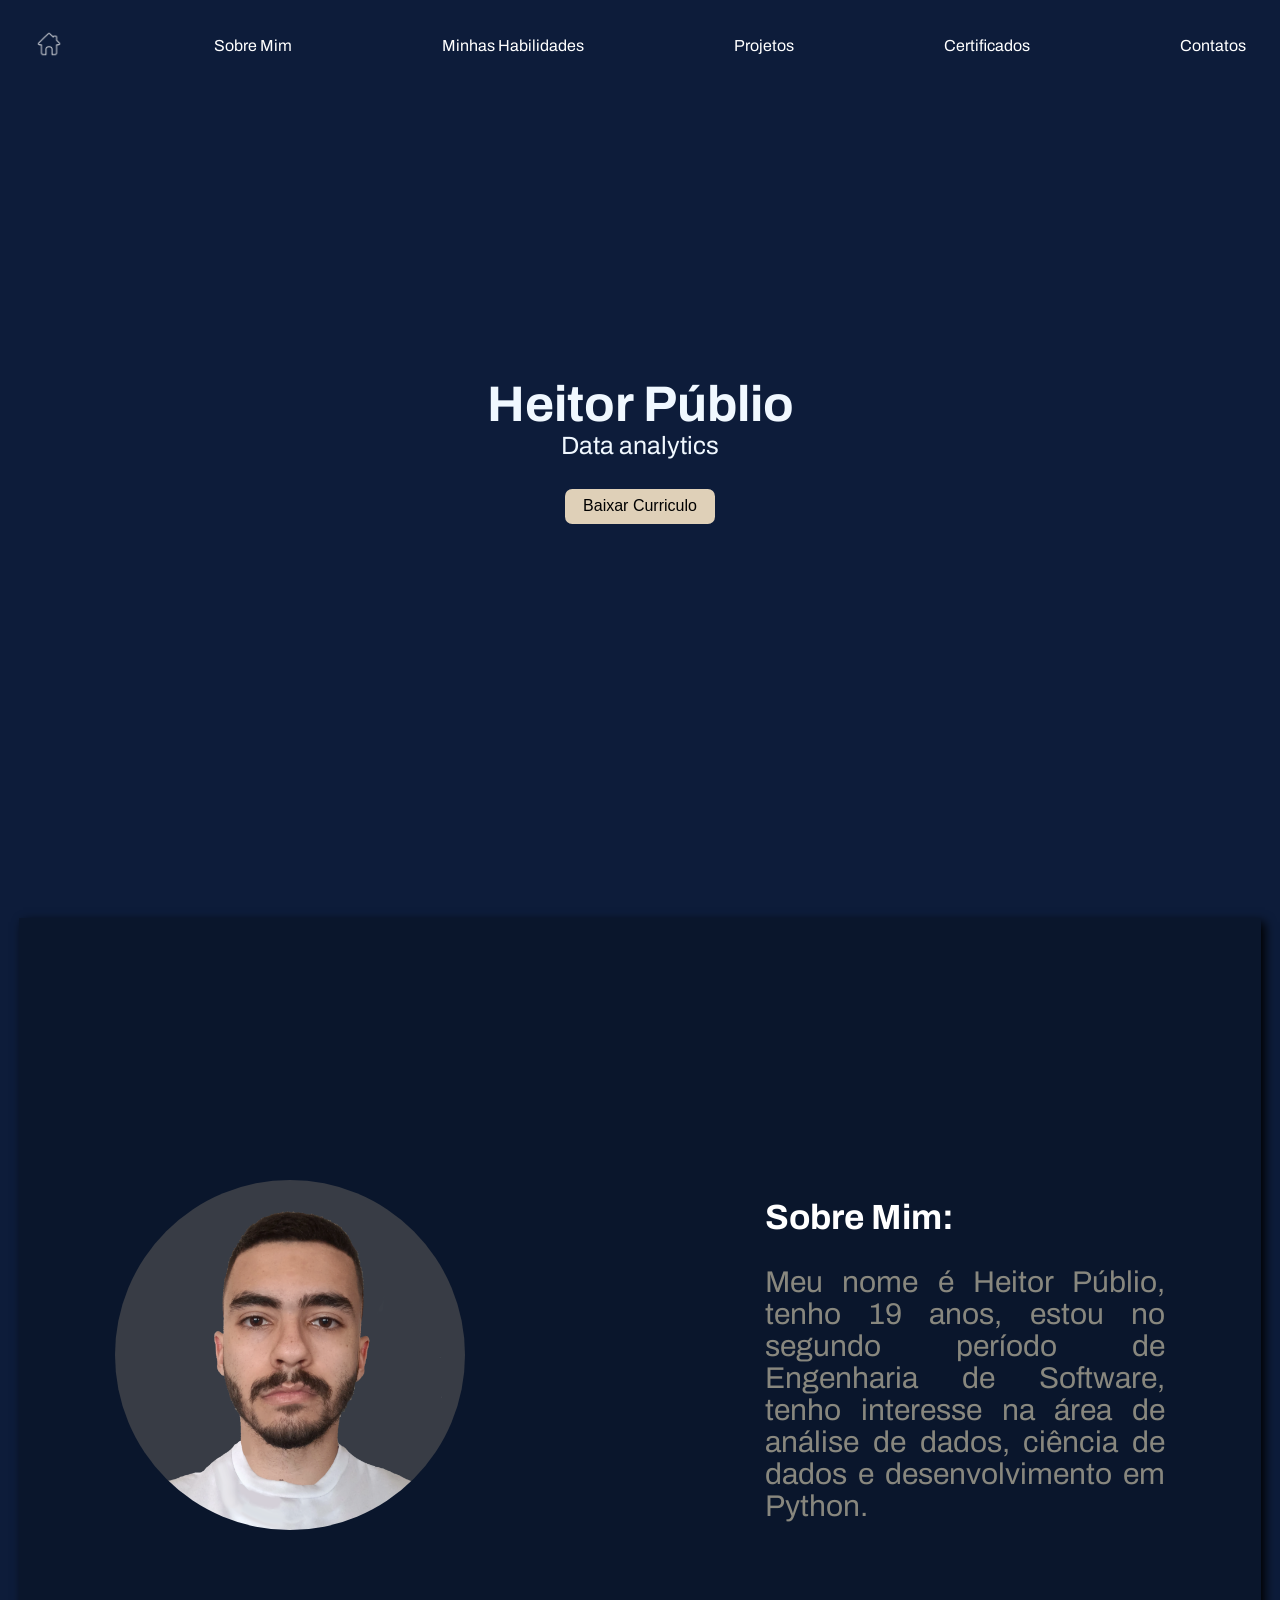
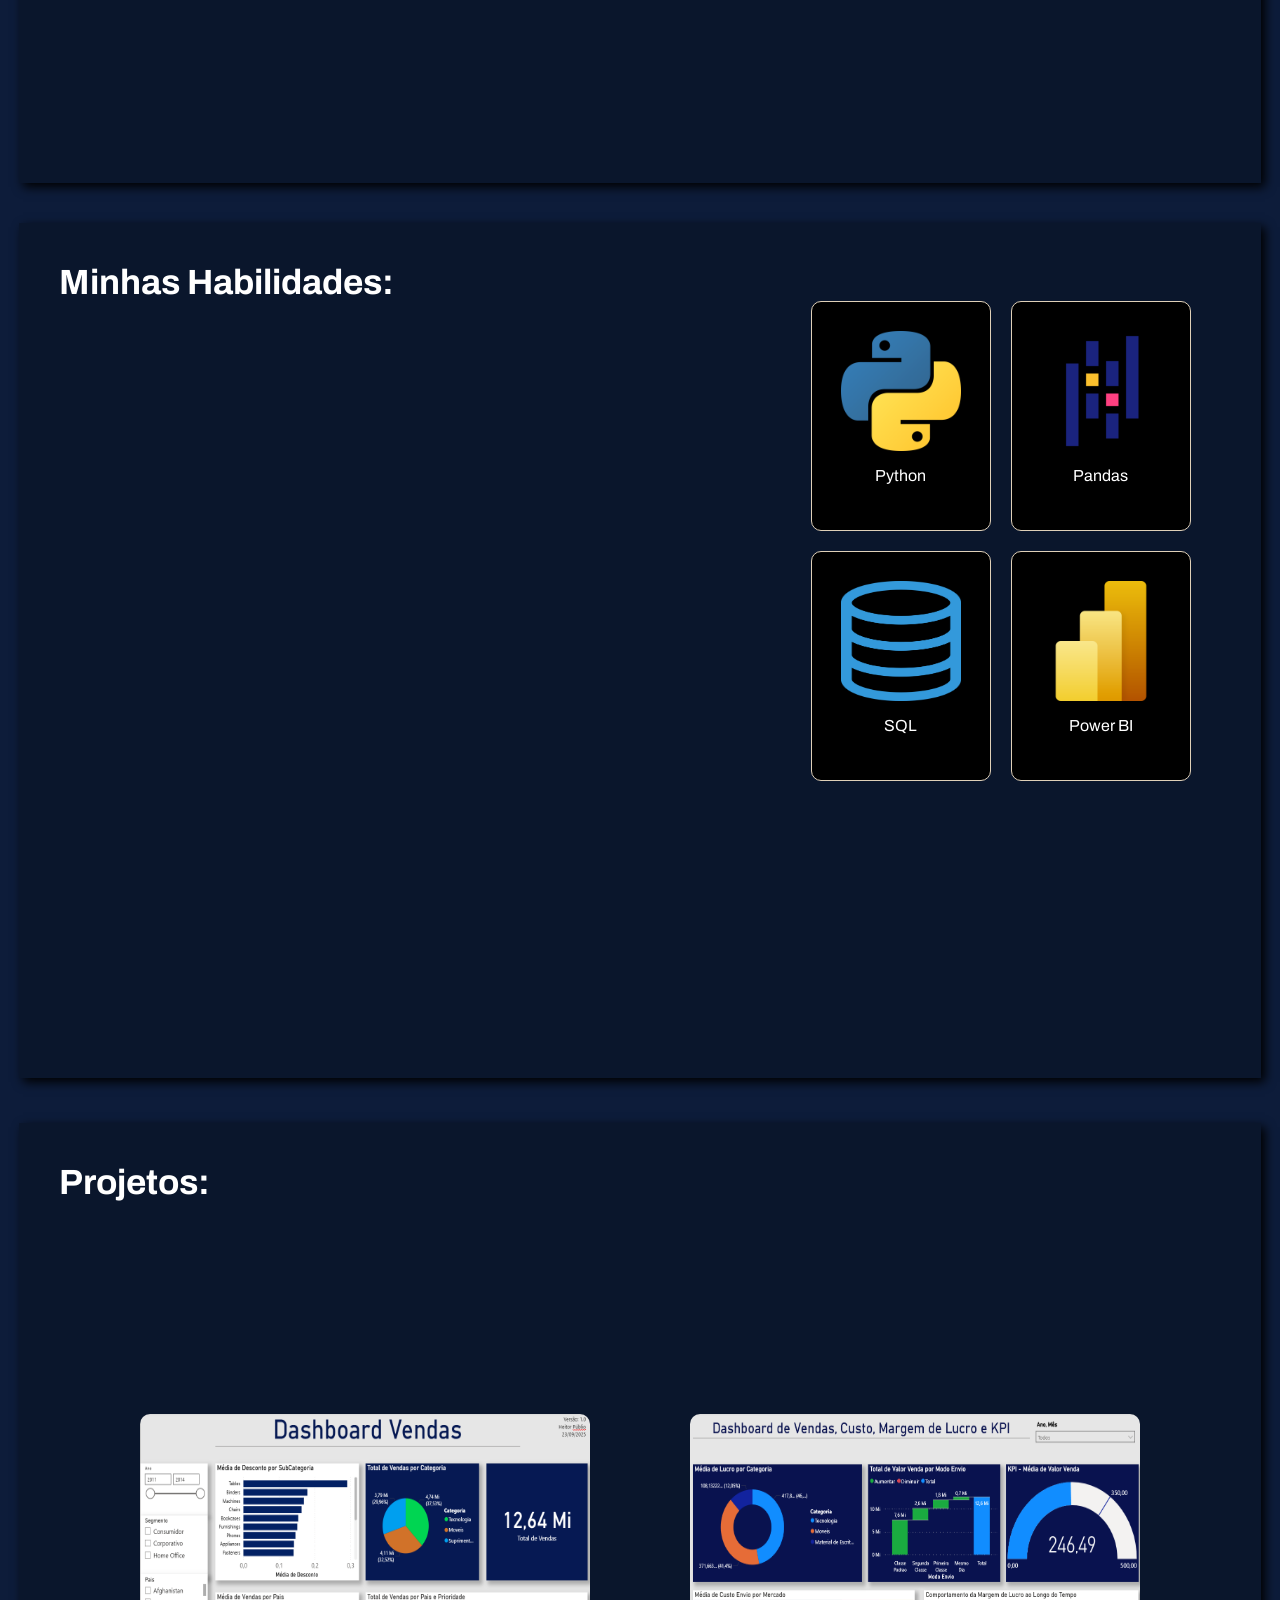
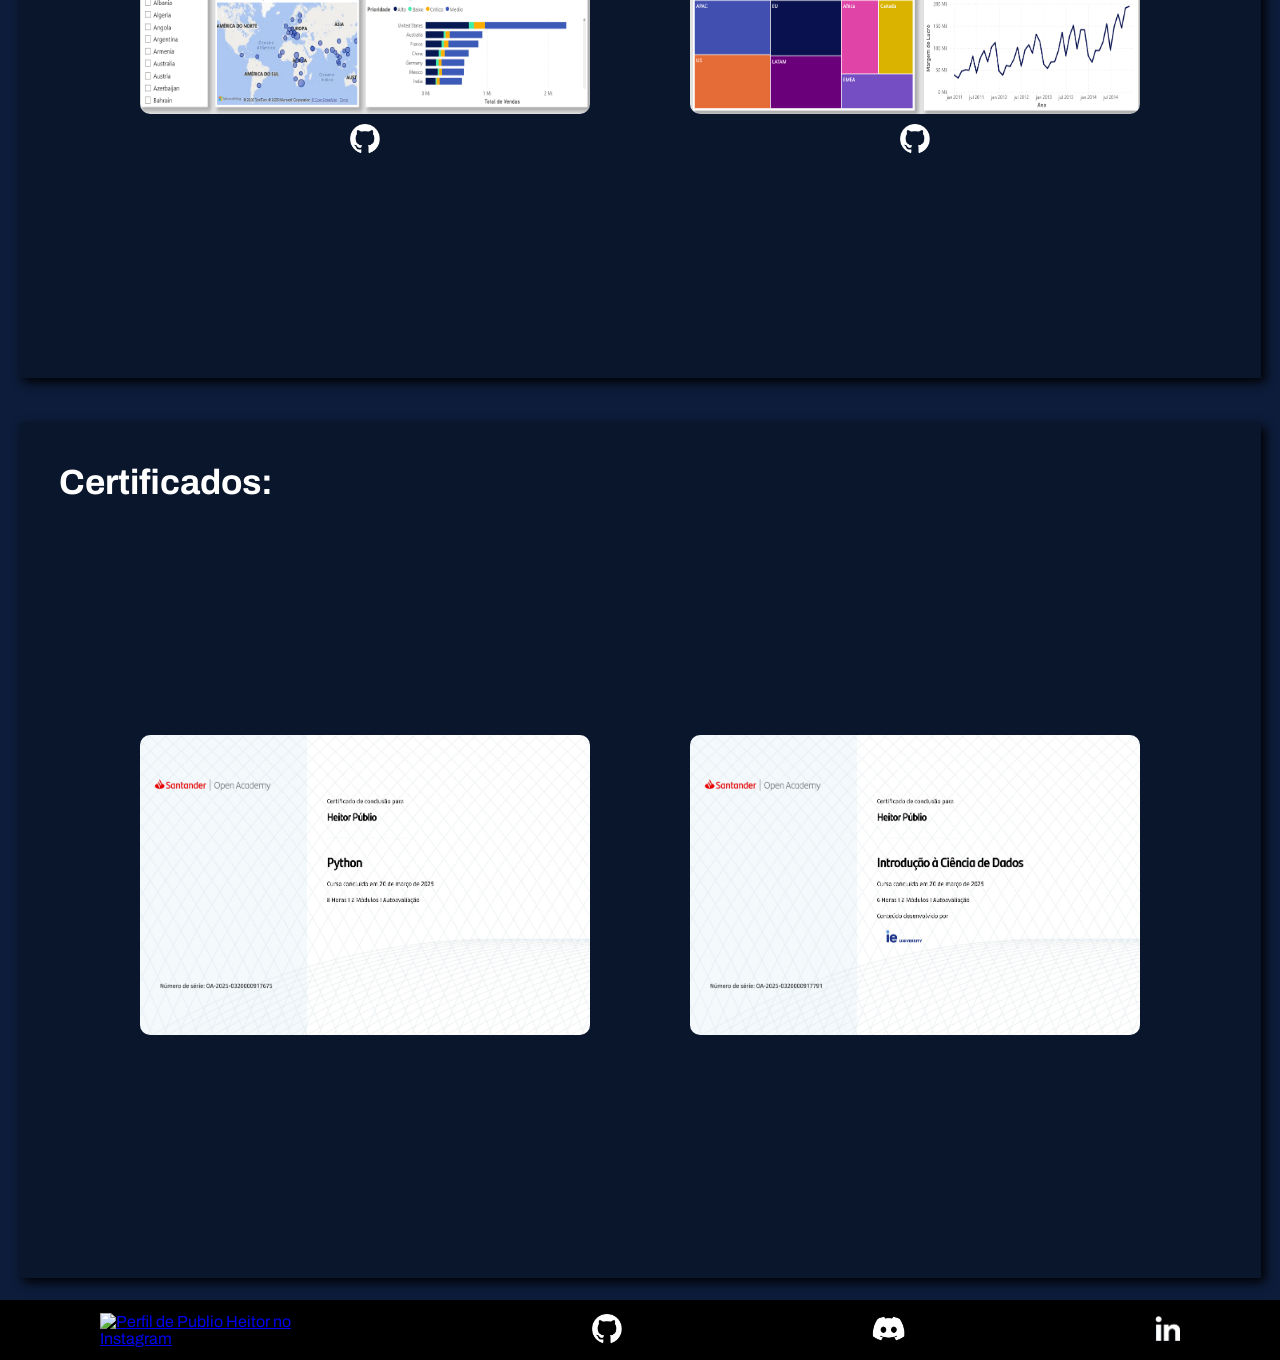
==== index.html @ 62e416b7 "update" ====
<!DOCTYPE html>
<html lang="pt-br">
  <head>
    <meta charset="UTF-8" />
    <meta name="viewport" content="width=device-width, initial-scale=1.0" />
    <link rel="stylesheet" href="static/css/main.css" />
    <link rel="icon" href="static/img/logo.png" type="image/png" class="logo_site">
    <link
      rel="stylesheet"
      href="static/css/main_responsivo.css"
      media="screen"
    />
    <title>Heitor Públio</title>
  </head>
  <body>
    <script src="index.js"></script>
    <!-- Cabeçario -->
    <header>
      <section class="nav-pc">
        <nav>
          <a href="#"><img src="static/img/icones/botao_home.png" alt=""></a>
          <a href="#sobremim">Sobre Mim</a>
          <a href="#minhashabilidades">Minhas Habilidades</a>
          <a href="#projetos">Projetos</a>
          <a href="#certificados">Certificados</a>
          <a href="#contatos">Contatos</a>
        </nav>
      </section>
    </header>

    <!-- Capa -->
    <section class="Capa">
      <div class="capa_conteudo">
        <h1>Heitor Públio</h1>
        <p>Data analytics</p>
        <a href="/static/doc/curriculo_heitor.pdf" download>
          <div class="button">
            <div class="button-wrapper">
              <div class="text">Baixar Curriculo</div>
              <span class="icon">
                <svg
                  xmlns="http://www.w3.org/2000/svg"
                  aria-hidden="true"
                  role="img"
                  width="2em"
                  height="2em"
                  preserveAspectRatio="xMidYMid meet"
                  viewBox="0 0 24 24"
                >
                  <path
                    fill="none"
                    stroke="currentColor"
                    stroke-linecap="round"
                    stroke-linejoin="round"
                    stroke-width="2"
                    d="M12 15V3m0 12l-4-4m4 4l4-4M2 17l.621 2.485A2 2 0 0 0 4.561 21h14.878a2 2 0 0 0 1.94-1.515L22 17"
                  ></path>
                </svg>
              </span>
            </div>
          </div>
        </a>
      </div>
    </section>

    <!-- Sobre MIM -->
    <section class="sobremim" id="sobremim">
      <div class="conteudo_sobremim">
        <img src="static/img/foto_perfil2.png" alt="" />
        <div class="text_sobremim">
          <h2 class="titulo">Sobre Mim:</h2>
          <p>
            Meu nome é Heitor Públio, tenho 19 anos, estou no segundo período de
            Engenharia de Software, tenho interesse na área de análise de dados,
            ciência de dados e desenvolvimento em Python.
          </p>
        </div>
      </div>
    </section>

    <!-- Minhas Habilidades -->
    <section class="minhashabilidades" id="minhashabilidades">
      <div class="conteudo_habilidades">
      <h2 class="titulo">Minhas Habilidades:</h2>
      <div class="container">
        <div class="cards">
          <div class="card">
            <img src="static/img/icones/python_logo.png" alt="" />
            <p>Python</p>
          </div>
          <div class="card">
            <img src="static/img/icones/pandas_logo.png" alt="" />
            <p>Pandas</p>
          </div>
          <div class="card">
            <img src="static/img/icones/sql_logo.png" alt="" />
            <p>SQL</p>
          </div>
          <div class="card">
            <img src="static/img/icones/powerbi_logo.png" alt="" />
            <p>Power BI</p>
          </div>
        </div>
      </div>
      </div>
    </section>
    <!-- Projetos -->
    <section class="projetos" id="projetos">
      <div class="fundo-secoes">
      <h2 class="titulo">Projetos:</h2>
      <div class="conteudo-miniaturas">
          <div class="img-projetos">
            <img src="static/img/projetos/dashboard-1.png" alt="" onclick="mostrarModal(this)" class="imagem" >
            <a href="https://github.com/HeitorPublio/Dashboard-1"><img src="./static/img/icones_contatos/GitHub.png" alt=""></a>
          </div>

          <div class="modal" id="modal" onclick="fecharModal()">
            <img id="imagemModal"/>
          </div>

          <div class="img-projetos">
            <img src="static/img/projetos/dashboard-2.png" alt="" onclick="mostrarModal(this)" class="imagem">
            <a href="https://github.com/HeitorPublio/Dashboard-2"><img src="./static/img/icones_contatos/GitHub.png" alt="" ></a>
          </div>

          <div class="modal" id="modal" onclick="fecharModal()">
            <img id="imagemModal"/>
          </div>
      </div>
      </div>

      


    </section>

    <!-- Certificados -->
     <section class="certificados" id="certificados">
      <div class="nav-pc"></div>
      <div class="fundo-secoes">
      <h2 class="titulo">Certificados:</h2>
      <div class="conteudo-miniaturas">
        <img
          src="static/doc/certificado-python.jpg"
          alt=""
          class="Imagem"
          onclick="mostrarModal(this)"
        />
        <img
          src="static/doc/certificado-ciencia-de-dados.jpg"
          alt=""
          class="Imagem"
          onclick="mostrarModal(this)"
        />
      </div>
      <div class="modal" id="modal" onclick="fecharModal()">
        <img id="imagemModal" />
      </div>
      </div>
    </section>

    <!-- Contatos -->
    <section class="contatos" id="contatos">
      <div class="link_contatos">
        <a href="https://www.instagram.com/publio.heitor/" target="_blank">
          <img
            class="social_midia1"
            src="static/img/icones_contatos/Instagram.png"
            alt="Perfil de Publio Heitor no Instagram"
          />
        </a>
        <a href="https://github.com/HeitorPublio" target="_blank">
          <img
            class="social_midia2"
            src="static/img/icones_contatos/GitHub.png"
            alt="Perfil de HeitorPublio no GitHub"
          />
        </a>
        <a href="https://discord.com/users/1305963644957360250" target="_blank">
          <img
            class="social_midia"
            src="static/img/icones_contatos/Discord.png"
            alt="Perfil de Heitor Publio no Discord"
          />
        </a>
        <a
          href="https://www.linkedin.com/in/heitor-p%C3%BAblio-199426337/"
          target="_blank"
        >
          <img
            class="social_midia"
            src="static/img/icones_contatos/Linkedin.png"
            alt="Perfil de Heitor Publio no Linkedin"
          />
        </a>
      </div>
    </section>
  </body>
</html>
---- static/css/main.css ----
@import url('https://fonts.googleapis.com/css2?family=Archivo:ital,wght@0,100..900;1,100..900&display=swap');

body{
  background-color: #0d1c3a;
  height: 100vh;
    margin: 0;
    padding: 0;
    font-family: "Archivo", sans-serif;
  }
.logo_site{
  border-radius: 50%;
}

/*Geral*/

  /*Capa*/
  .titulo{
    padding: 40px;
    padding-bottom: 0px;
    color: #ffffff;
    margin: 0;
    font-size: 35px;
  }
  .nav-pc{
    height: 60px;
  }

/*Projetos e Certificados*/
  .fundo-secoes{
  box-shadow: 4px 4px 10px rgba(0, 0, 0, 1);
  background-color: #0a162c;
  height: 95%;
  width: 97%;
  }

  .conteudo-miniaturas{
  display: flex;
  justify-content: center;
  align-items: center;
  gap: 100px;
  height: 90%;
  width: 100%;
  }

  .conteudo-miniaturas img{
  width: 450px;
  height: 300px;
  border-radius: 10px; 
  
  }

  
  .modal {
    display: none;
    flex-direction: column;
    position: fixed;
    z-index: 999;
    left: 0;
    top: 0;
    width: 100%;
    height: 100%;
    background-color: rgba(0,0,0,0.8);
    justify-content: center;
    align-items: center;
    gap: 10px;
    padding: 0;
    margin: 0;
  }

  .modal img {
    height: 720px;
    width: 1250px;
    border: 2px solid white;
    border-radius: 10px;

  }






/*Navegação*/
header{
    justify-content: space-between;
    display: flex;
    gap: 150px;
    align-items: center;
    justify-content:center;
    position: fixed;
    width: 100%;
}

nav{
    display: flex;
    height:10vh;
    align-items: center;
    gap: 150px;
}
nav img{
  height: 30px;
}
nav a{
    color: white;
    text-decoration: none;
}
nav a:hover{
  transform: scale(1.1);
}

/*Botão Baixar Curriculo*/
.button {
  --width: 150px;
  --height: 35px;
  --button-color: #dfd0b8;
  width: var(--width);
  height: var(--height);
  background: var(--button-color);
  position: relative;
  text-align: center;
  border-radius: 0.45em;
  font-family: "Arial";
  transition: background 0.3s;

}
.button::after,.button::before {
  opacity: 0;
  visibility: hidden;
  transition: all 0.5s;
}
.text {
  display: flex;
  align-items: center;
  justify-content: center;
  top: 0;
}
.button-wrapper,.text,.icon {
  overflow: hidden;
  position: absolute;
  width: 100%;
  height: 100%;
  left: 0;
  color: #000000;
}
.text,.icon {
  transition: top 0.5s;
}
.icon {
  color: #000000;
  top: 100%;
  display: flex;
  align-items: center;
  justify-content: center;
}
.icon svg {
  width: 24px;
  height: 24px;
}
.button:hover {
  background: #ffffff;
}
.button:hover .text {
  top: -100%;
}
.button:hover .icon {
  top: 0;
}
.button:hover:before,.button:hover:after {
  opacity: 1;
  visibility: visible;
}

/*Capa*/
.capa_conteudo{
    height: 100vh;
    display: flex;
    flex-direction: column;
    align-items: center;
    justify-content: center;

}
.capa_conteudo h1{
    font-size: 50px;
    margin: 0px;
    color: aliceblue;
}
.capa_conteudo p{
    font-size: 25px;
    padding-bottom: 20px;
    color: aliceblue;
    margin: 0;
    margin-bottom: 10px;}

/*Sobre Mim*/

.sobremim{
  display: flex;
  margin: 0;
  height: 100vh;
  align-items: center;
  justify-content: center;
}

.conteudo_sobremim{
  display: flex;
  gap: 300px;
  padding-top: 10px;
  align-items: center;
  justify-content: center;
  box-shadow: 4px 4px 10px rgba(0, 0, 0, 1);
  background-color: #0a162c;
  height: 95%;
  width: 97%;

}
.conteudo_sobremim h2{
  padding-left: 0;
}
.conteudo_sobremim img{
  height: 350px;
  border-radius: 50%;
}
.text_sobremim p{
  font-size: 30px;
  width: 400px;
  text-align: justify;
  color: #88877e;
}

/*Minhas Habilidades*/
.minhashabilidades{
  display: flex;
  height: 100%;
justify-content: center;
align-items: center;
}

.conteudo_habilidades{
  box-shadow: 4px 4px 10px rgba(0, 0, 0, 1);
  background-color: #0a162c;
  height: 95%;
  width: 97%;
}
.container{
  display: flex;
  justify-content: end;
}
.cards{
  display: flex;
  flex-wrap: wrap;
  width: 450px;
  gap: 20px;
  align-items: center;
 
}
.card{
  display: flex;
  flex-direction: column;
  width: 40%;
  height: 230px;
  border: 1px solid #dfd0b8;
  box-sizing: border-box;
  background-color:#000;
  align-items: center;
  justify-content: center;
  border-radius: 10px;
}
.card img{
  height: 120px;
  width: 120px;
}
.card p{
  color: white;
}

/*projetos*/
.projetos{
  display: flex;
  flex-direction: column;
  text-align: left;
  justify-content: center;
  align-items: center;
  height: 100vh;

}

.img-projetos{
  display: flex;
  flex-direction: column;
  align-items: center;
  gap: 10px;
}

.img-projetos a img{
  width: 30px;
  height: 30px;
}

/*Certificados*/

.certificados{
  display: flex;
  justify-content: center;
  align-items: center;
  height: 100vh;
  align-items: center;
}

/*Contatos*/

.link_contatos{
  display: flex;
  align-items: center;
  justify-content: center;
  height: 60px;
  background-color: #000;
}
.link_contatos a{
  padding: 100px;
  padding-bottom: 0;
  padding-top: 0;
}
.link_contatos a img{
  height: 30px;
}
.link_contatos a .social_midia1{
  height: 45px;}

.link_contatos a .social_midia2{
  height: 37px;
}
.link_contatos a:hover{
  transform: scale(1.1);
}
---- static/css/main_responsivo.css ----
@media screen and (max-width:900px){
    .nav-pc, header .button{
        display: none;
        position: relative;
    }


    /*Capa*/
   
    .capa_conteudo {
        display: flex;
        flex-direction: column;
        align-items: center;
        justify-content: center;
        gap: 10px;
        height: 100vh;
    }
    /*Sobre Mim*/
    .conteudo_sobremim {
        gap: 20px;
        text-align: center;
        width: 93%;
    }

    .conteudo_sobremim img{
        height: 200px;
    }
    .conteudo_sobremim h2{
    
        font-size: 35px;
        padding-left: 15px;
    }
    .conteudo_sobremim p{
        font-size: 20px;
        width: 300px;
    }
    .conteudo_sobremim{
        display: flex;
        flex-direction: column;
    }
    /*Habilidades*/
    .conteudo_habilidades{
        width: 93%;
        justify-content: center;
        align-items: center;
    }
    .minhashabilidades h2{
        font-size: 35px;
        padding-top: 20px;
        padding-bottom: 80px;

    }
    .cards{
        width: 300px;
        padding-left: 50px;
    }
    .cards img{
        height: 80px;
        width: 80px;
    }
    .card{
        height: 200px;
    }
    /*Projetos - Certificados */
    .fundo-secoes{
        width: 93%;
    }
    .conteudo-miniaturas{
        display: flex;
        flex-direction: column;
        gap: 50px;
    }
    .conteudo-miniaturas img{
        height: 200px;
        width: 330px;
        border-radius: 10px;
    }
    .modal img{
        transform: rotate(90deg);
        width: 500px;
        height: 350px;

    }

}

    /*Contatos*/

    .link_contatos{
        gap: 50px;
    }
    .link_contatos a img{
        height: 25px;
    }
    .link_contatos a .social_midia1{
        height: 40px;}

    .link_contatos a .social_midia2{
        height: 30px;}
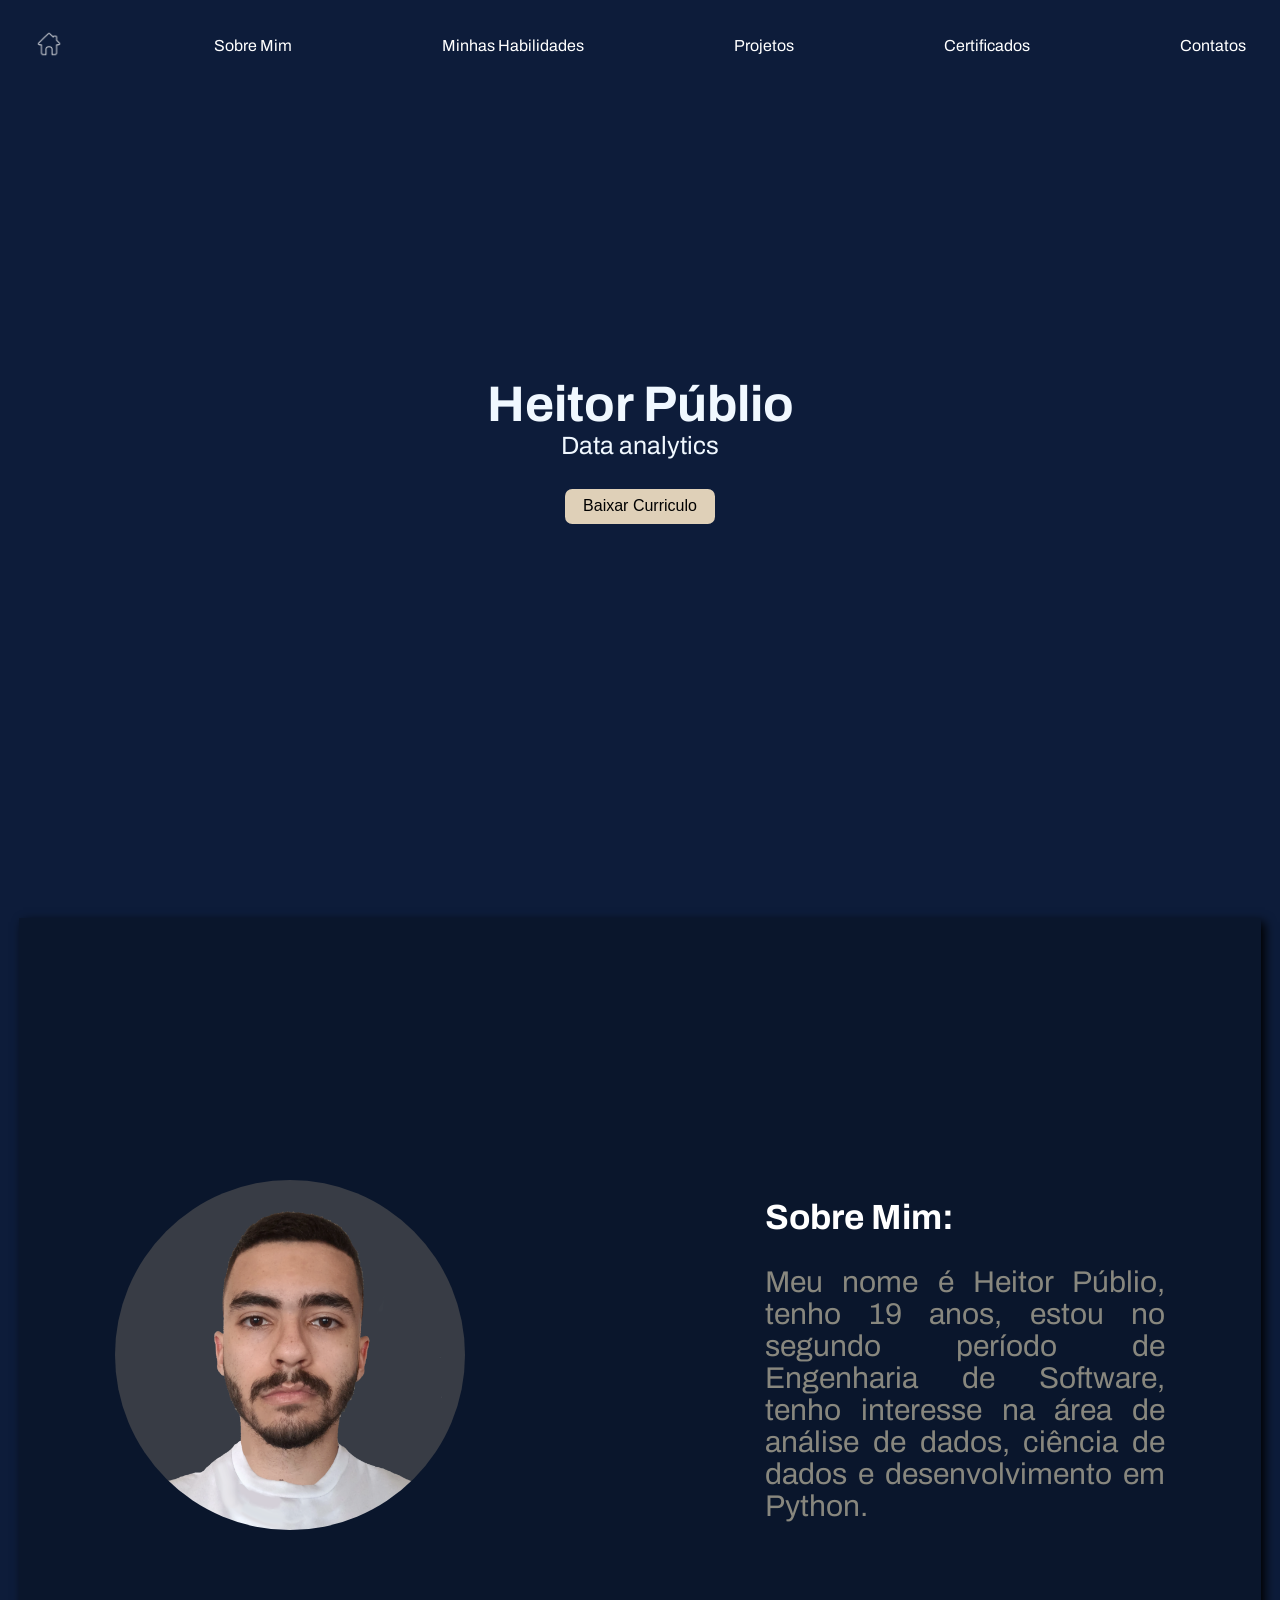
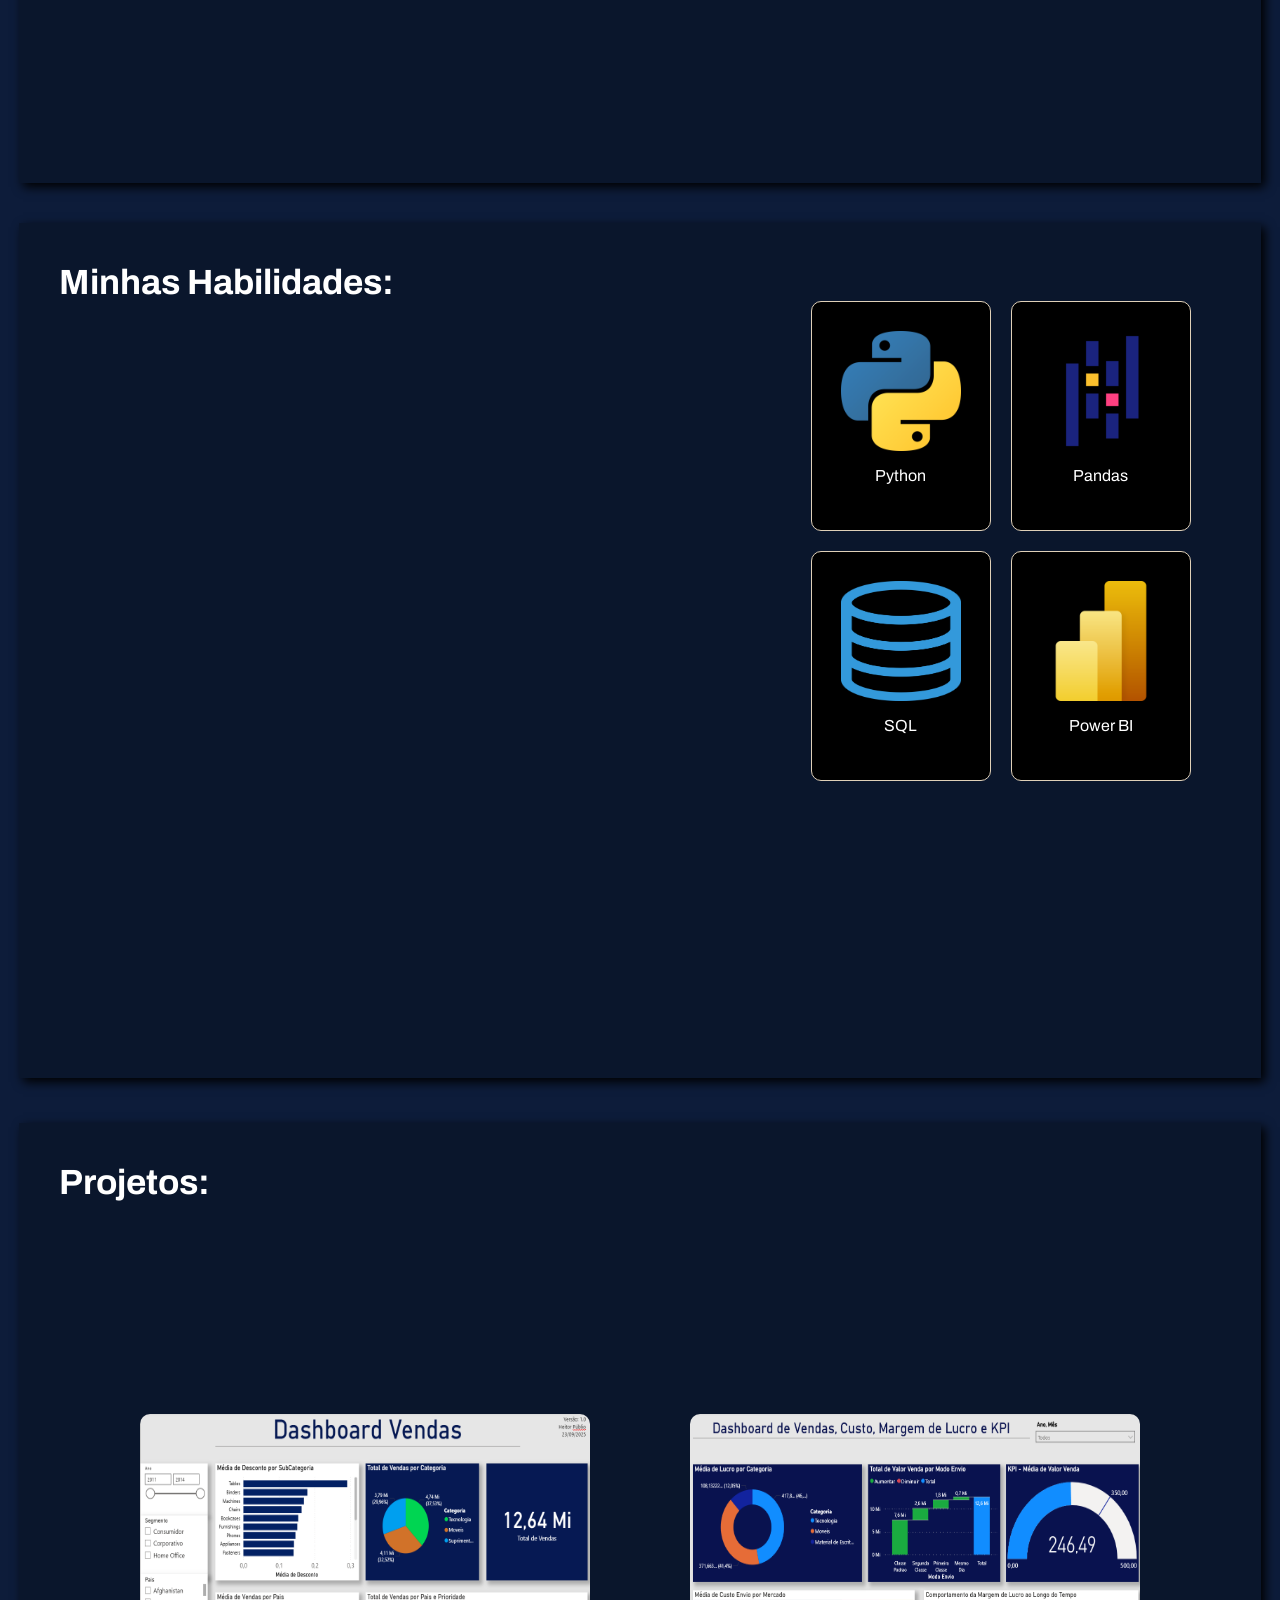
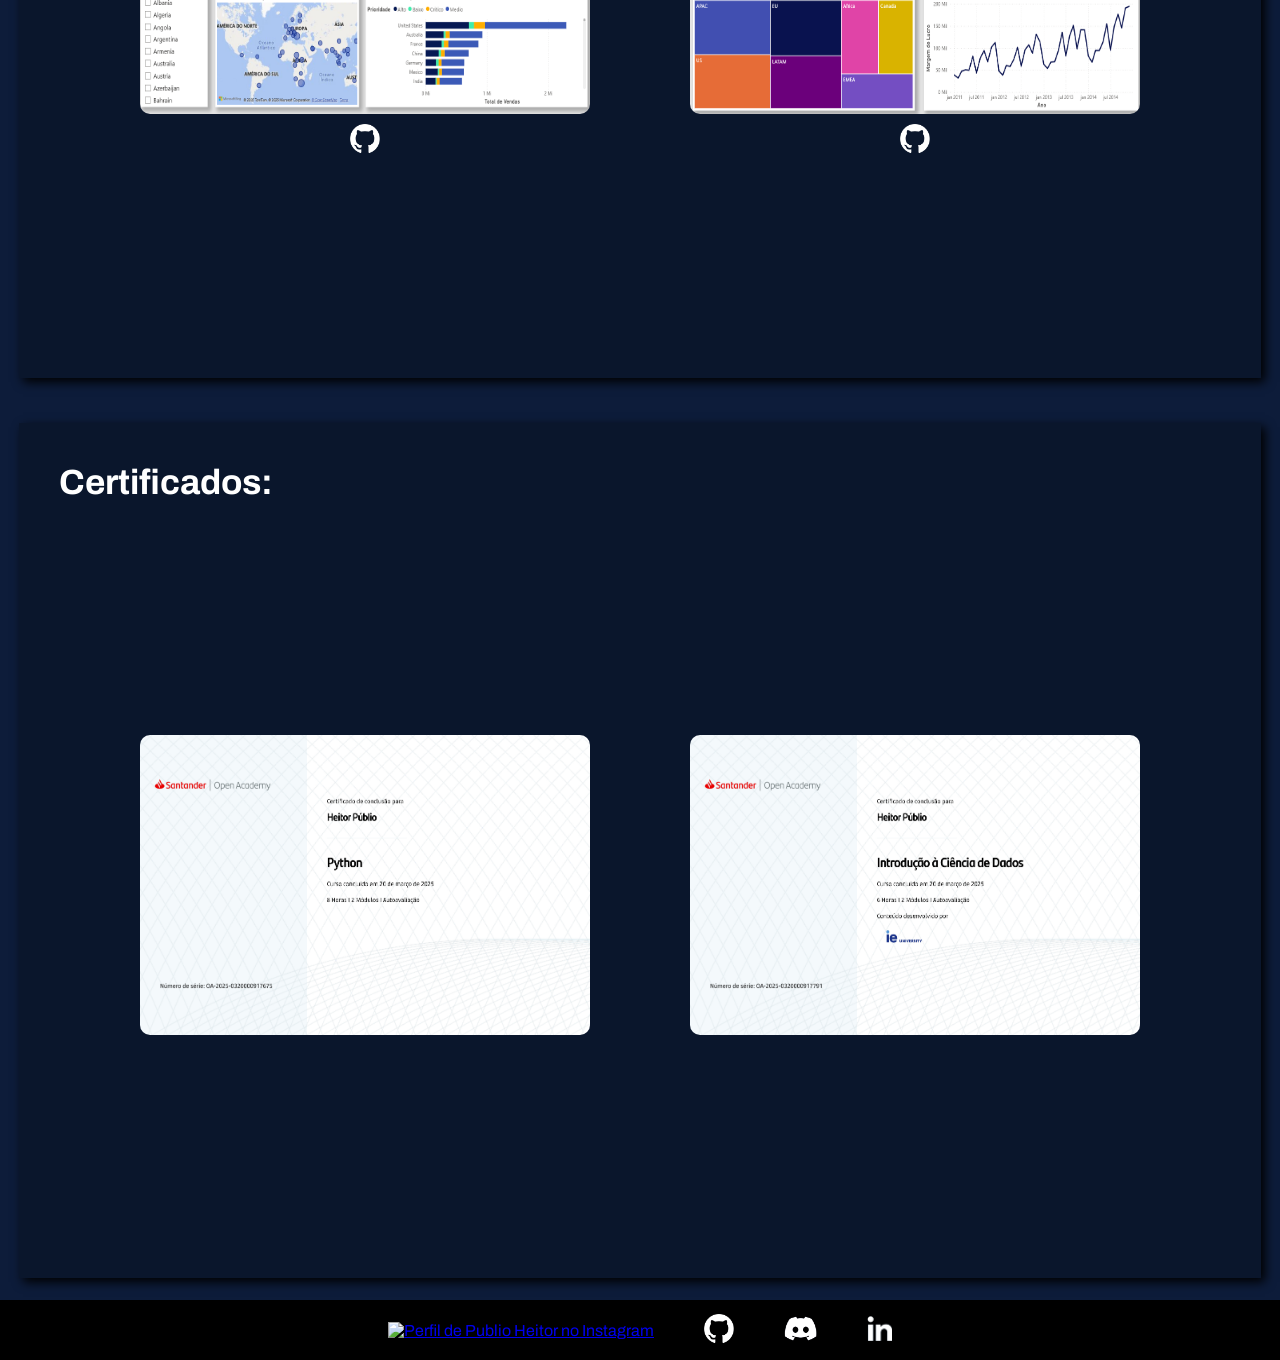
==== commit e9a5fce0: "update" ====
--- a/index.html
+++ b/index.html
@@ -33,7 +33,7 @@
       <div class="capa_conteudo">
         <h1>Heitor Públio</h1>
         <p>Data analytics</p>
-        <a href="/static/doc/curriculo_heitor.pdf" download>
+        <a href="static/doc/curriculo_heitor.pdf" download>
           <div class="button">
             <div class="button-wrapper">
               <div class="text">Baixar Curriculo</div>
--- a/static/css/main.css
+++ b/static/css/main.css
@@ -312,14 +312,11 @@
   display: flex;
   align-items: center;
   justify-content: center;
+  gap: 100px;
   height: 60px;
   background-color: #000;
 }
-.link_contatos a{
-  padding: 100px;
-  padding-bottom: 0;
-  padding-top: 0;
-}
+
 .link_contatos a img{
   height: 30px;
 }
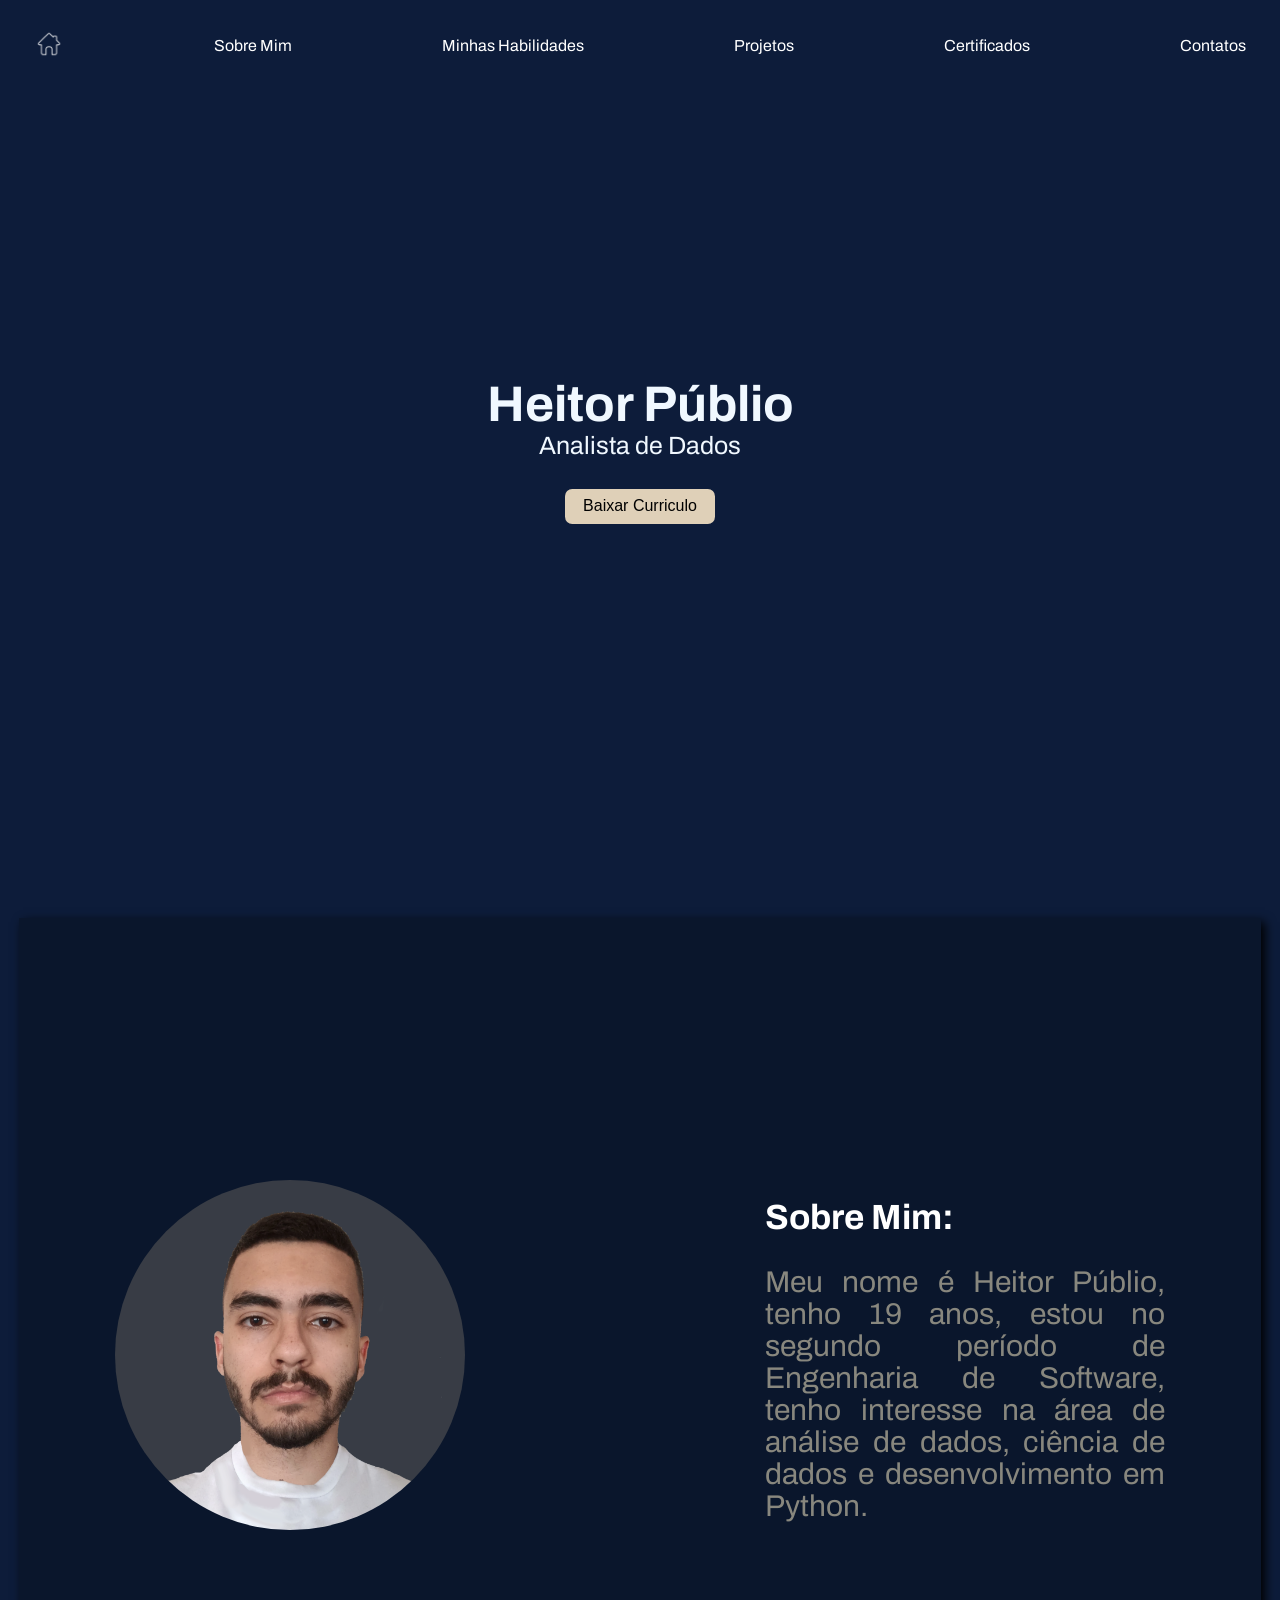
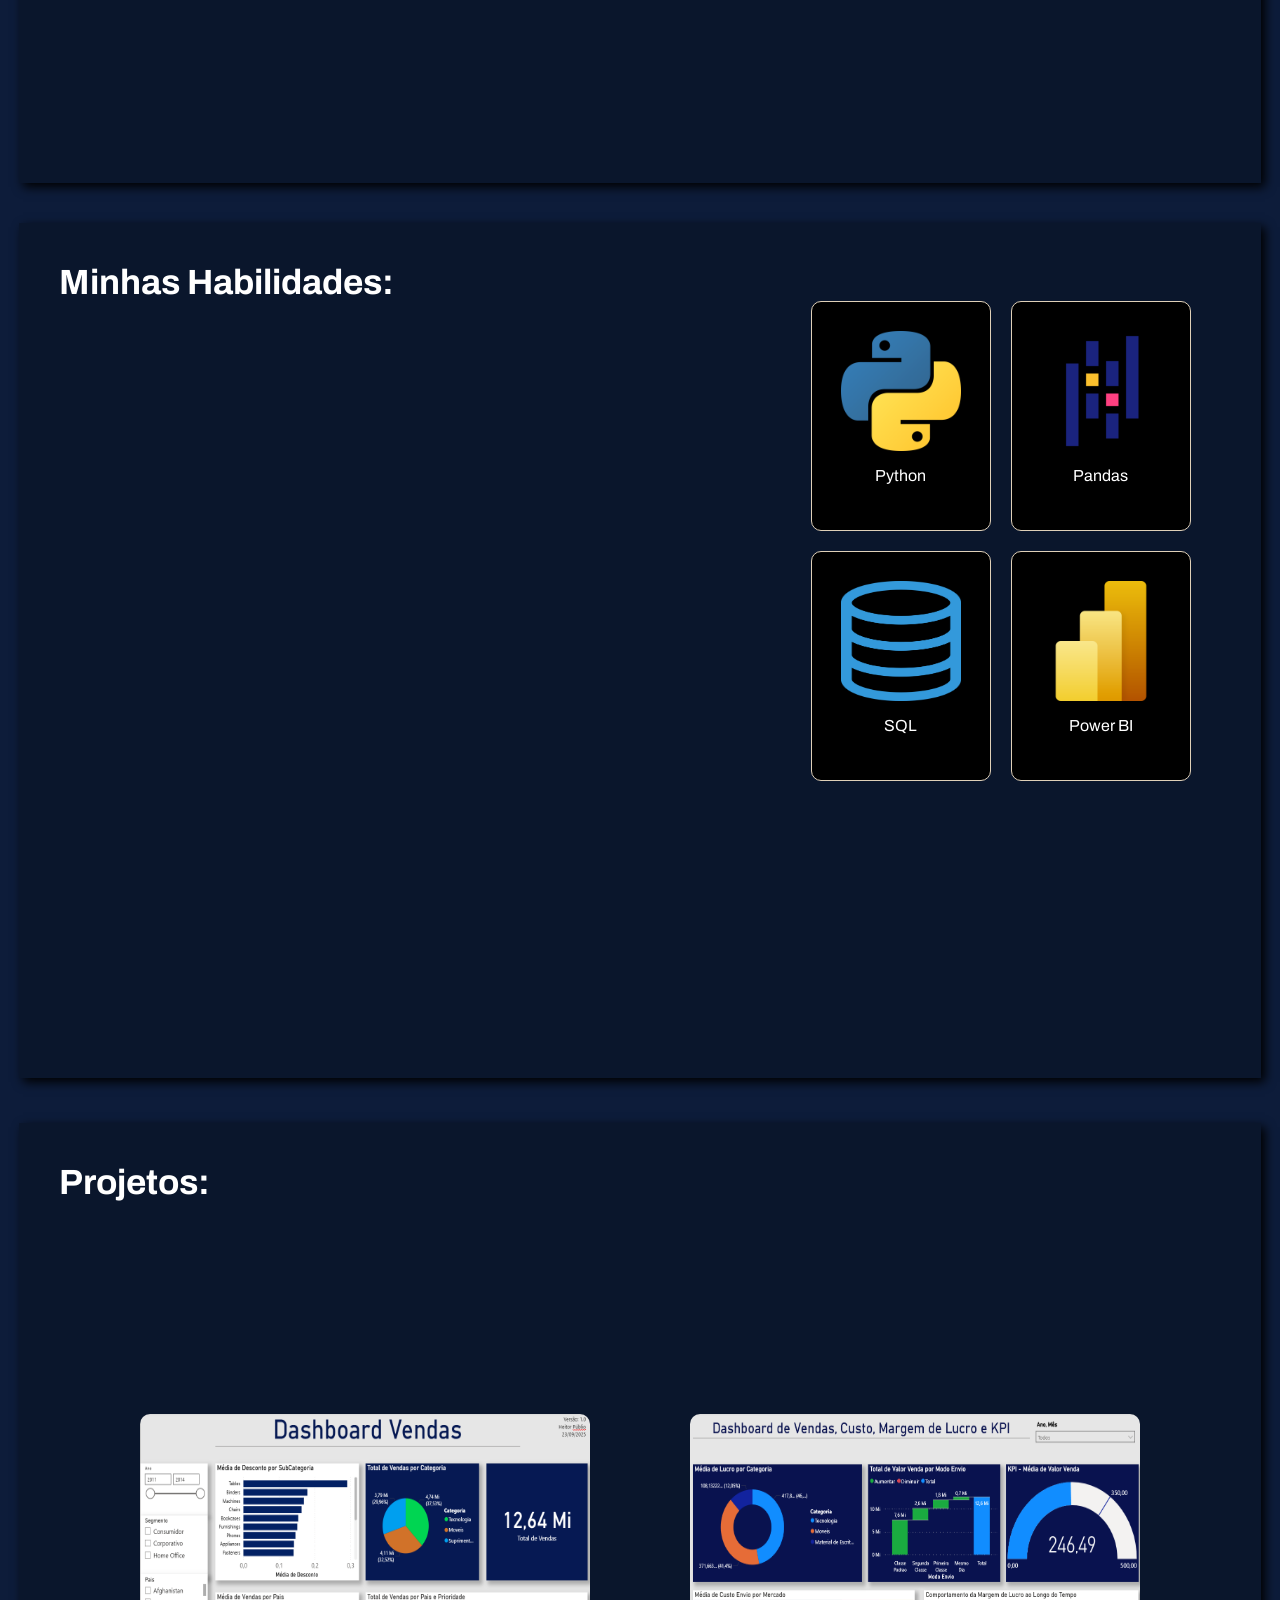
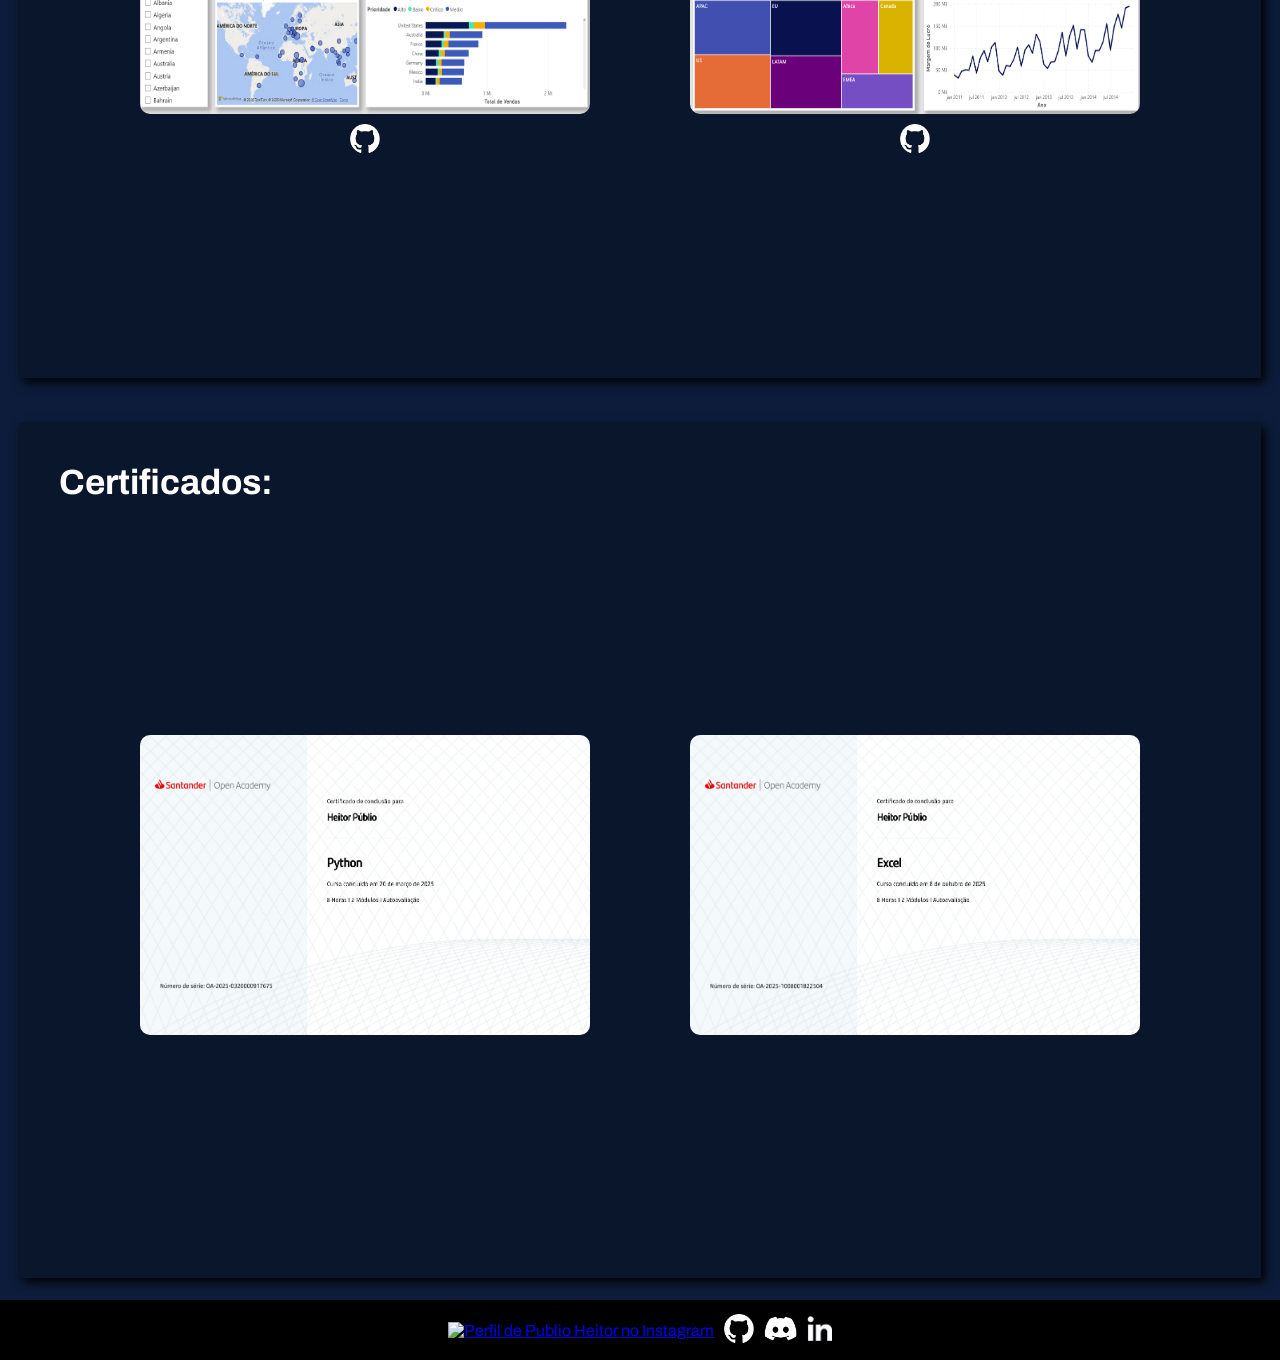
==== commit 194291a2: "update" ====
--- a/index.html
+++ b/index.html
@@ -32,7 +32,7 @@
     <section class="Capa">
       <div class="capa_conteudo">
         <h1>Heitor Públio</h1>
-        <p>Data analytics</p>
+        <p>Analista de Dados</p>
         <a href="static/doc/curriculo_heitor.pdf" download>
           <div class="button">
             <div class="button-wrapper">
@@ -147,7 +147,7 @@
           onclick="mostrarModal(this)"
         />
         <img
-          src="static/doc/certificado-ciencia-de-dados.jpg"
+          src="static/doc/Certificado_Excel.jpg"
           alt=""
           class="Imagem"
           onclick="mostrarModal(this)"
--- a/static/css/main_responsivo.css
+++ b/static/css/main_responsivo.css
@@ -88,7 +88,7 @@
     /*Contatos*/
 
     .link_contatos{
-        gap: 50px;
+        gap: 10px;
     }
     .link_contatos a img{
         height: 25px;
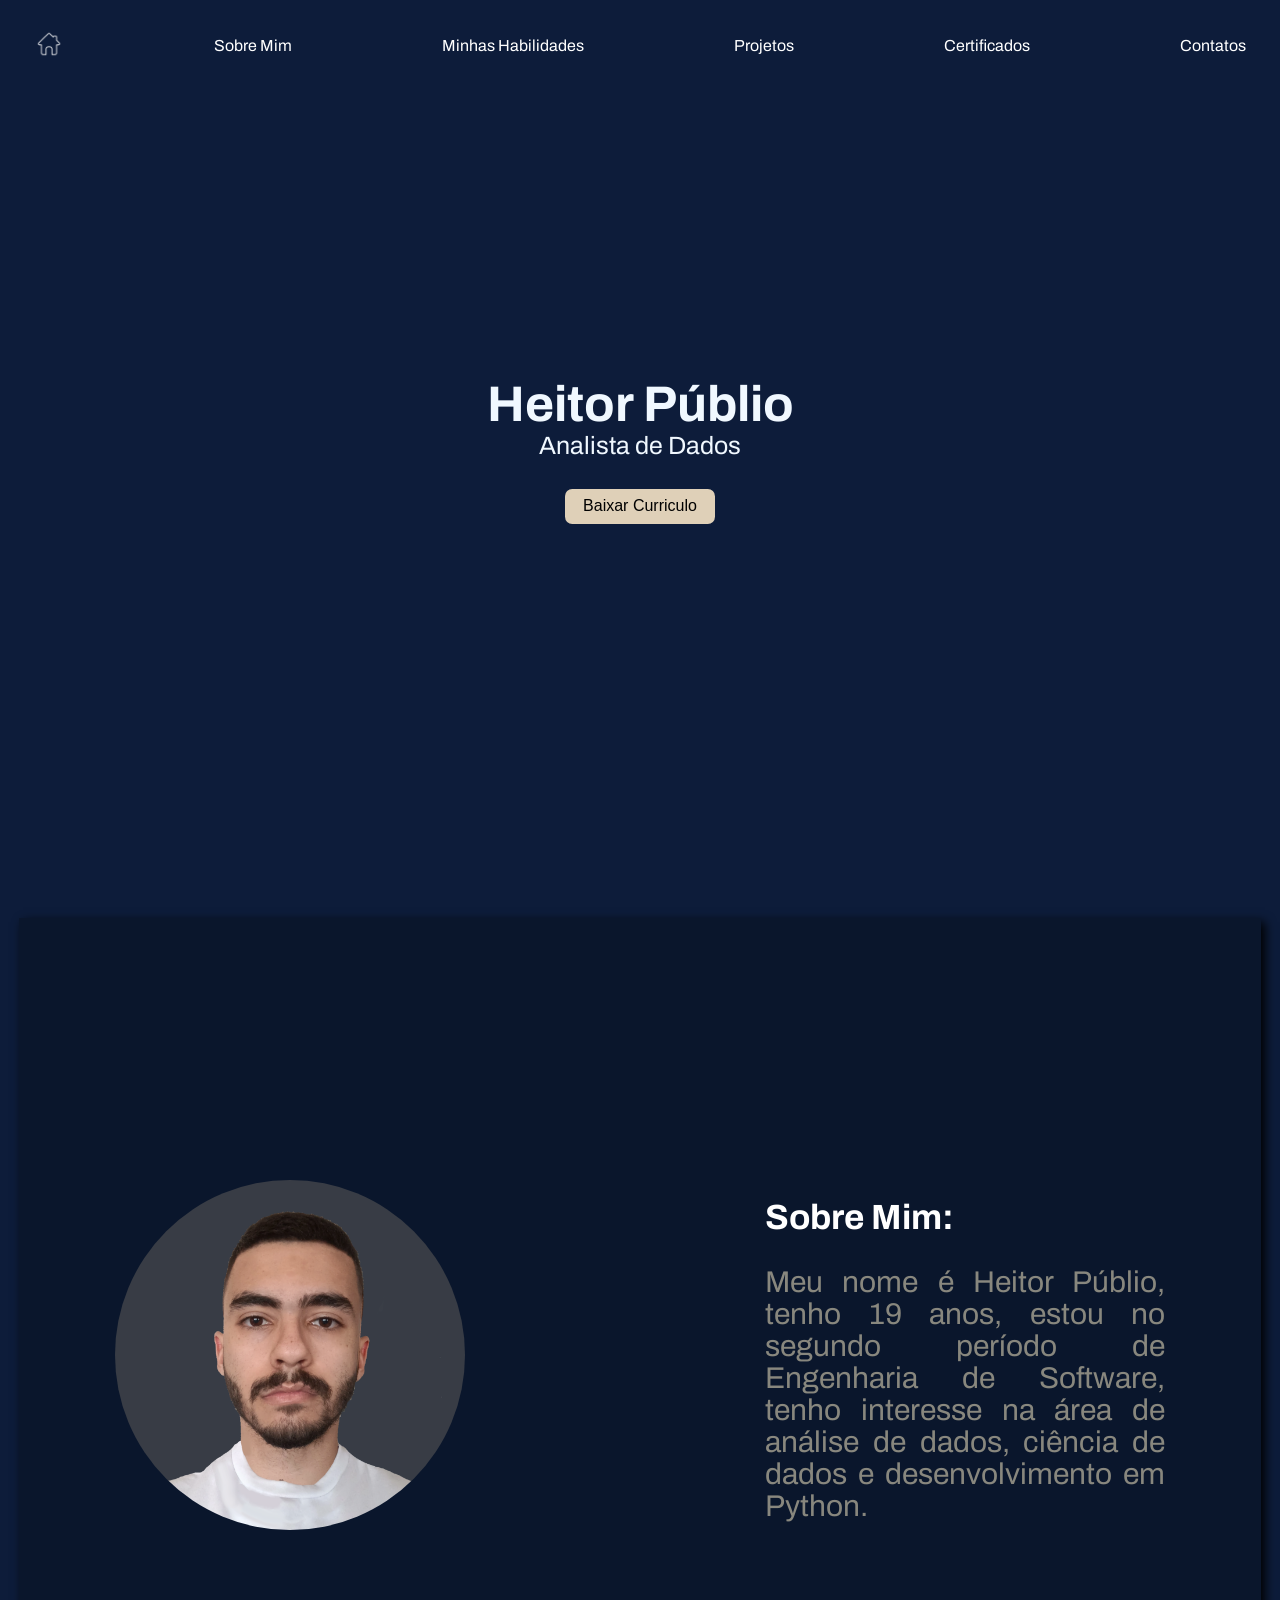
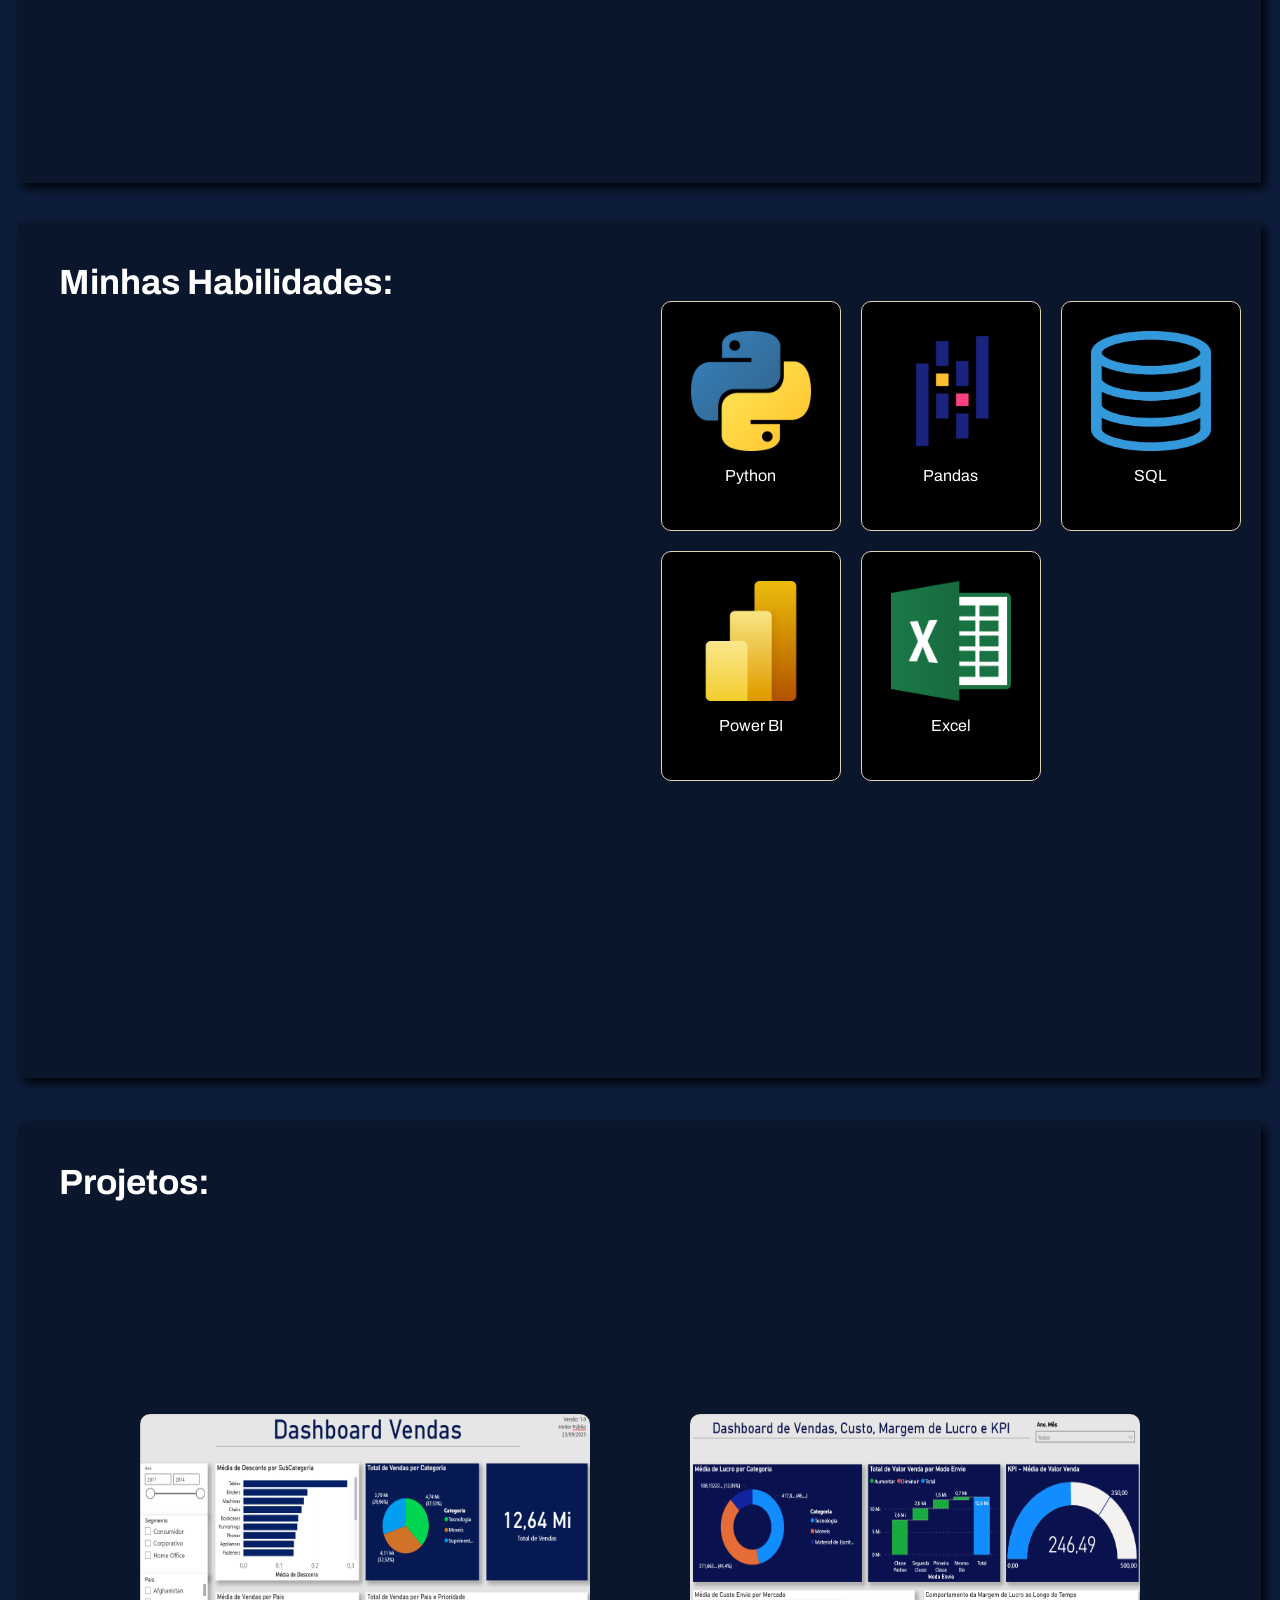
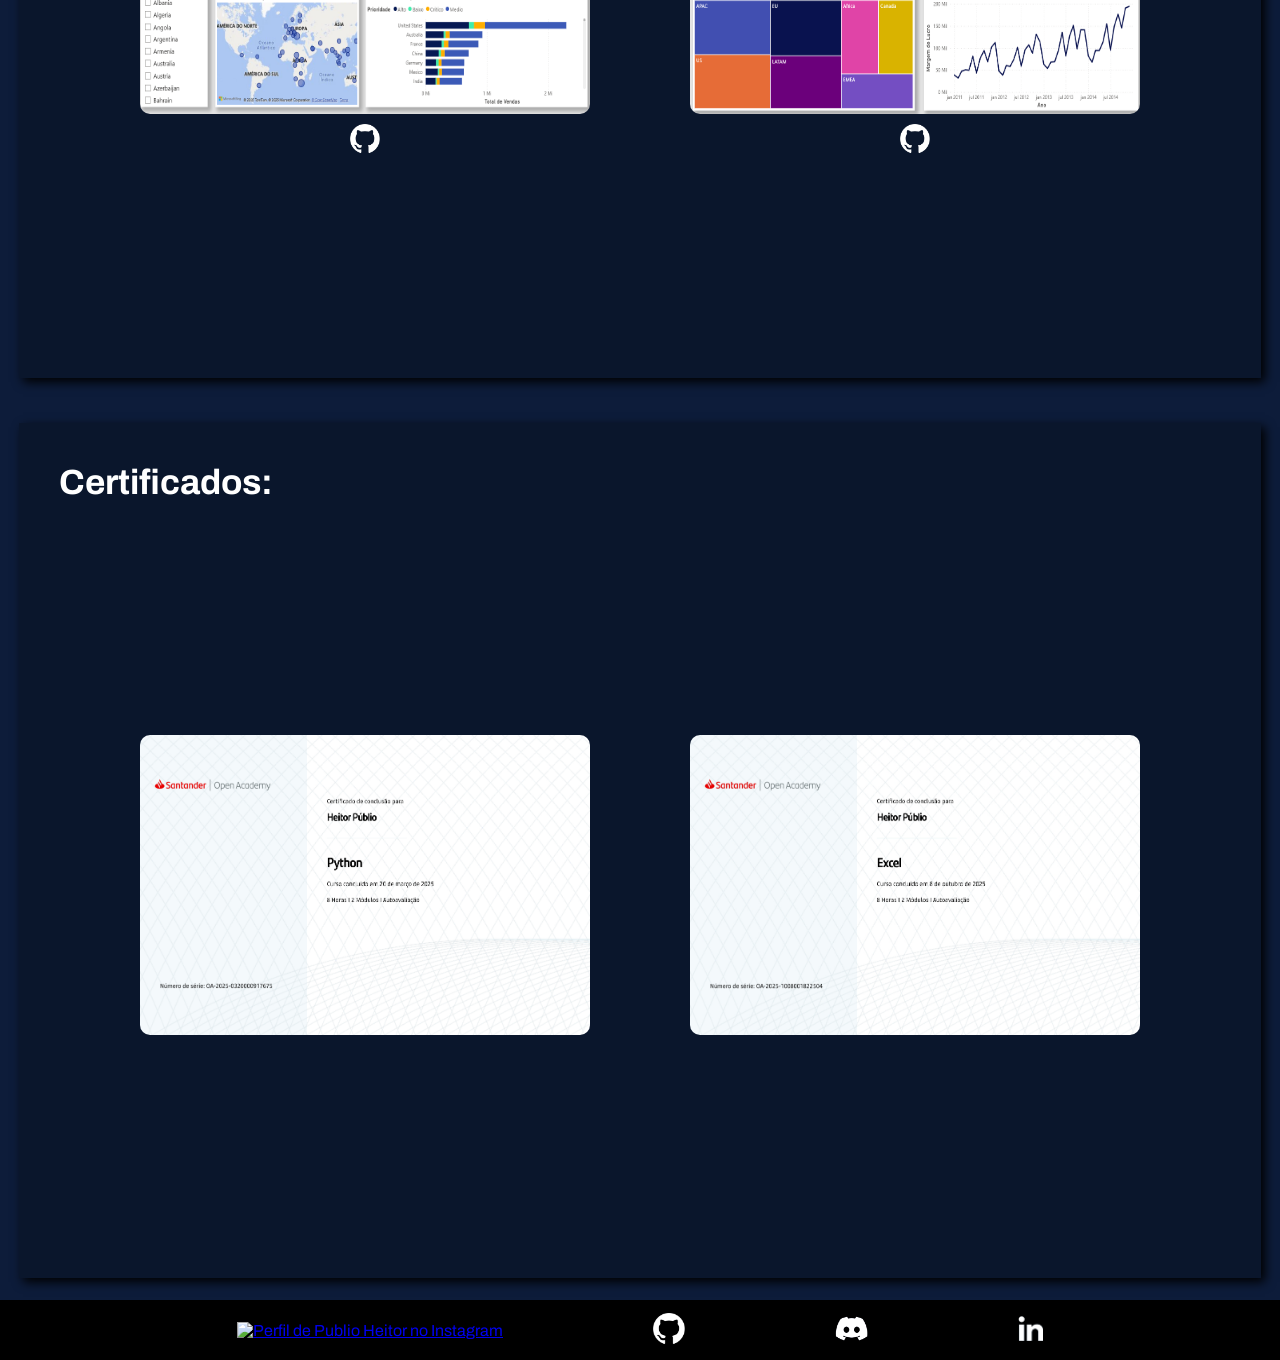
==== commit 136f879a: "update" ====
--- a/index.html
+++ b/index.html
@@ -100,6 +100,10 @@
             <img src="static/img/icones/powerbi_logo.png" alt="" />
             <p>Power BI</p>
           </div>
+          <div class="card">
+            <img src="static/img/icones/logo_excel.png" alt="" />
+            <p>Excel</p>
+          </div>
         </div>
       </div>
       </div>
--- a/static/css/main.css
+++ b/static/css/main.css
@@ -248,15 +248,17 @@
 .cards{
   display: flex;
   flex-wrap: wrap;
-  width: 450px;
+  width: 600px;
   gap: 20px;
   align-items: center;
  
 }
+
+
 .card{
   display: flex;
   flex-direction: column;
-  width: 40%;
+  width: 180px;
   height: 230px;
   border: 1px solid #dfd0b8;
   box-sizing: border-box;
@@ -312,19 +314,20 @@
   display: flex;
   align-items: center;
   justify-content: center;
-  gap: 100px;
   height: 60px;
   background-color: #000;
+  gap: 150px;
 }
 
 .link_contatos a img{
-  height: 30px;
+  height: 25px;
+
 }
 .link_contatos a .social_midia1{
-  height: 45px;}
+  height: 40px;}
 
 .link_contatos a .social_midia2{
-  height: 37px;
+  height: 32px;
 }
 .link_contatos a:hover{
   transform: scale(1.1);
--- a/static/css/main_responsivo.css
+++ b/static/css/main_responsivo.css
@@ -48,19 +48,20 @@
     .minhashabilidades h2{
         font-size: 35px;
         padding-top: 20px;
-        padding-bottom: 80px;
+        padding-bottom: 50px;
 
     }
     .cards{
+        display: flex;
         width: 300px;
-        padding-left: 50px;
     }
     .cards img{
-        height: 80px;
-        width: 80px;
+        height: 60px;
+        width: 60px;
     }
     .card{
-        height: 200px;
+        height: 150px;
+        width: 110px;
     }
     /*Projetos - Certificados */
     .fundo-secoes{
@@ -83,12 +84,12 @@
 
     }
 
-}
+
 
     /*Contatos*/
 
     .link_contatos{
-        gap: 10px;
+        gap: 70px;
     }
     .link_contatos a img{
         height: 25px;
@@ -98,3 +99,4 @@
 
     .link_contatos a .social_midia2{
         height: 30px;}
+}
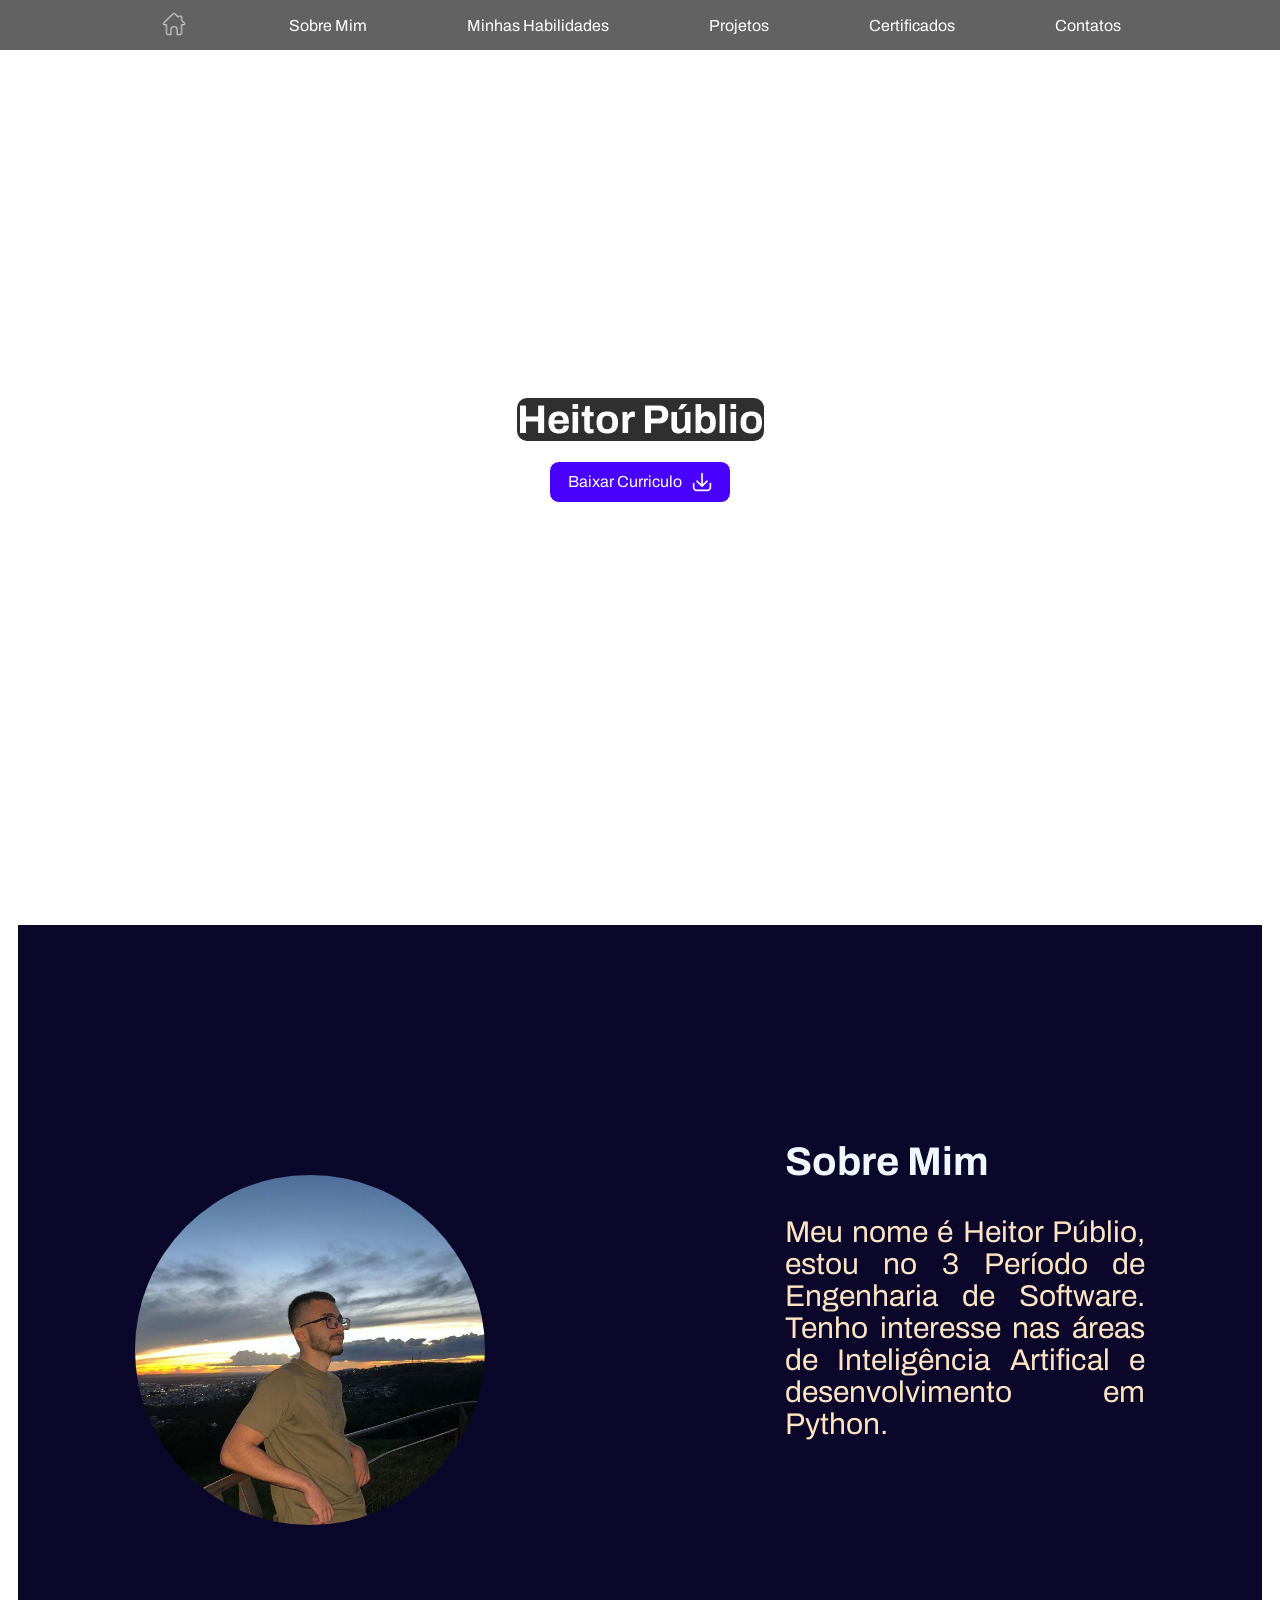
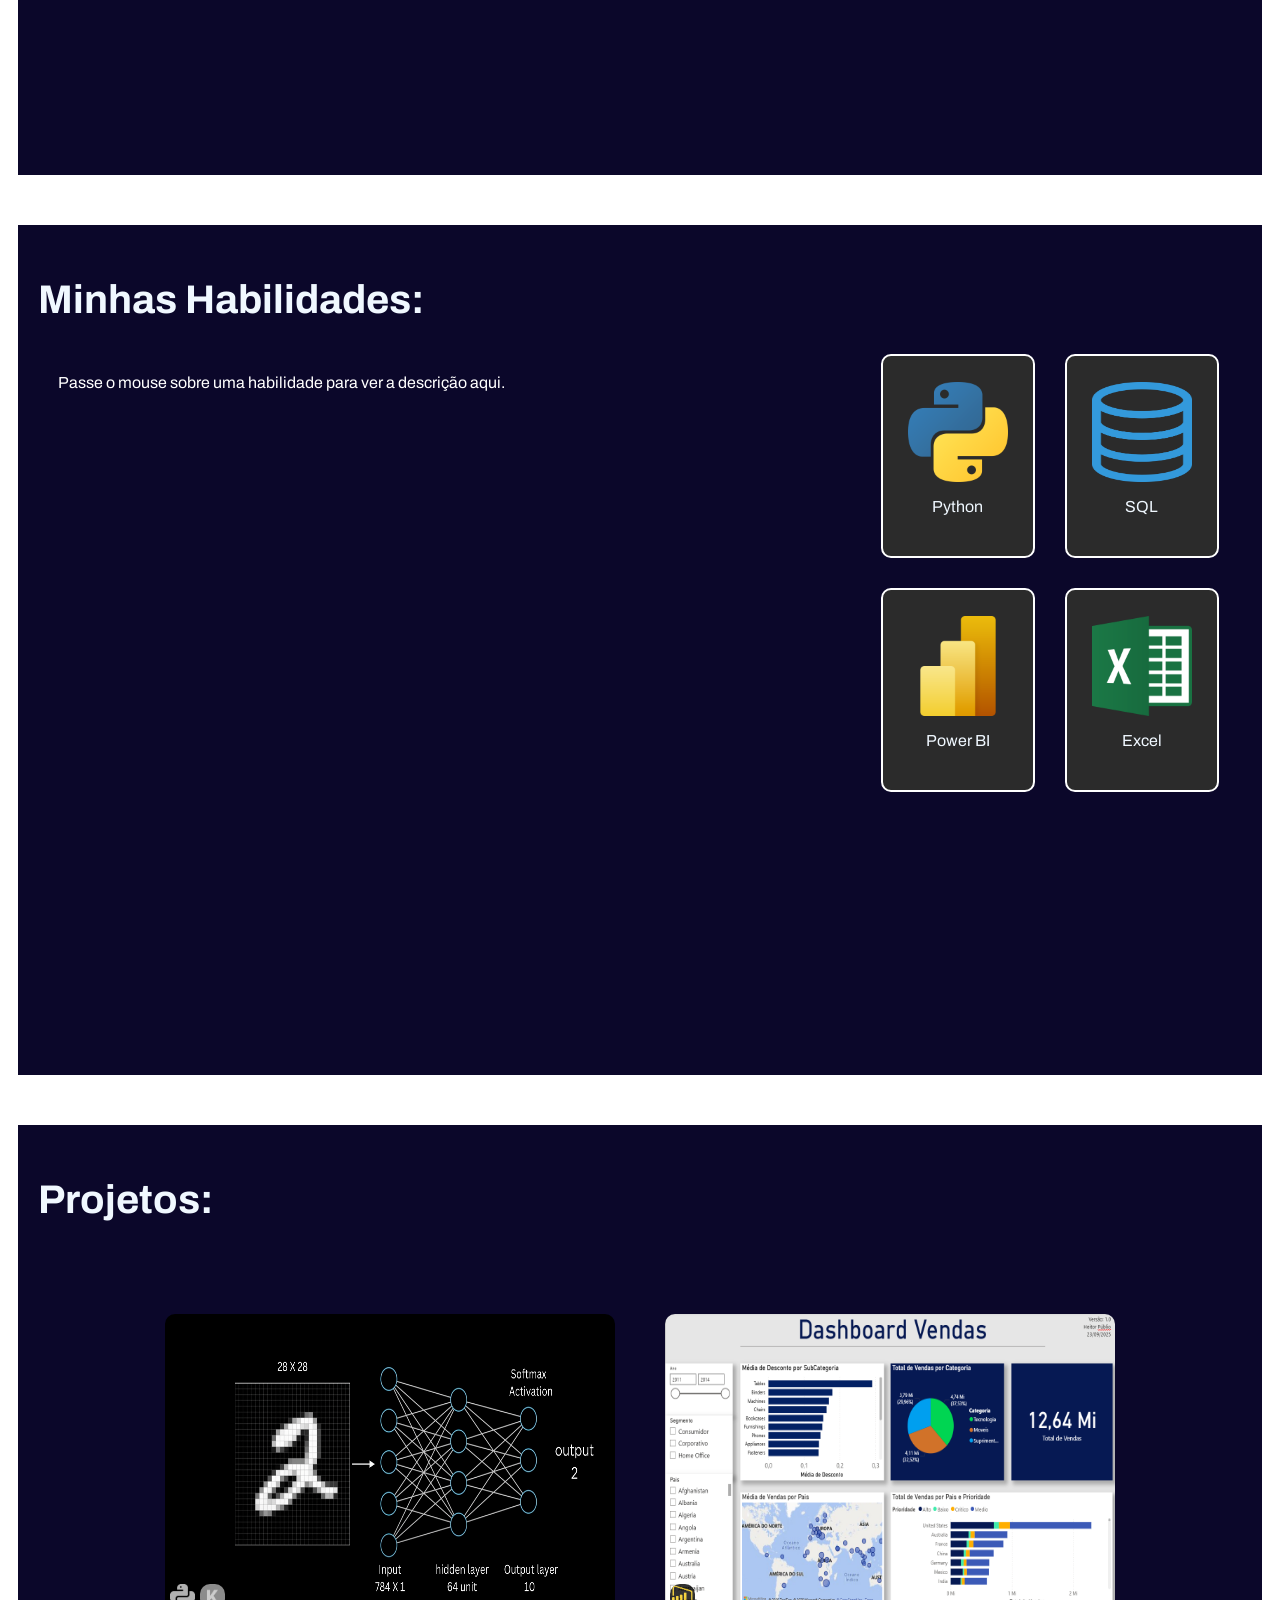
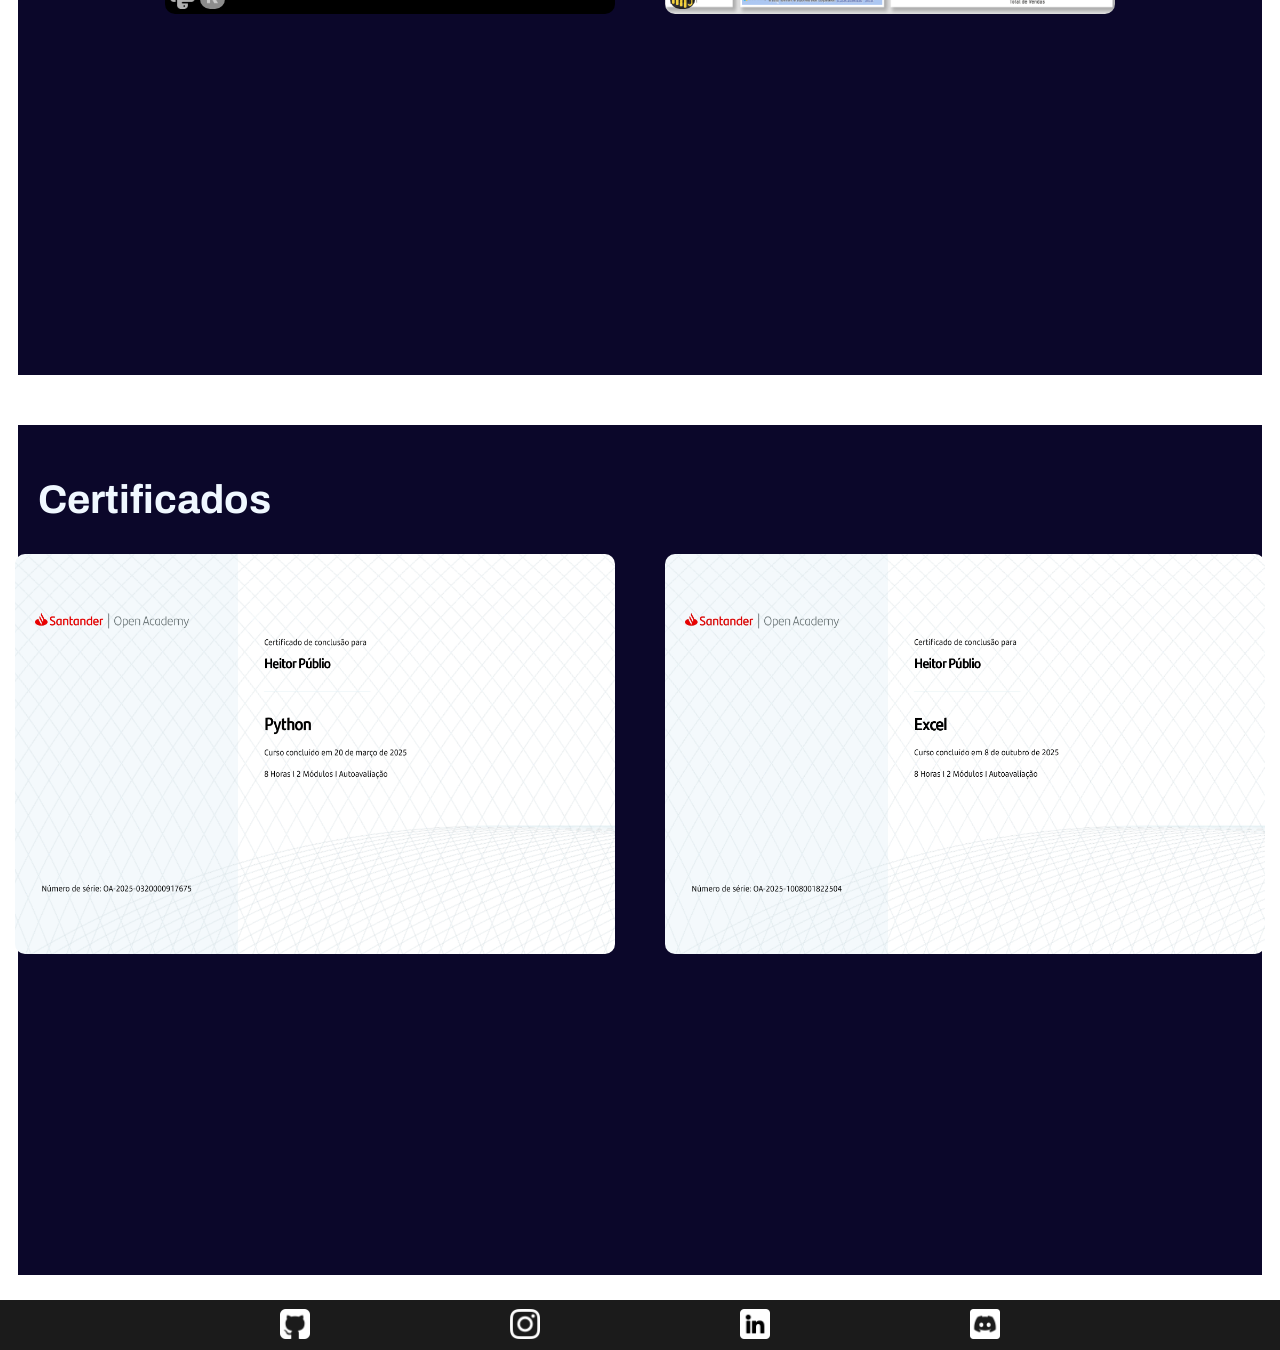
==== commit 1f740c89: "update" ====
--- a/index.html
+++ b/index.html
@@ -1,22 +1,19 @@
 <!DOCTYPE html>
-<html lang="pt-br">
-  <head>
-    <meta charset="UTF-8" />
-    <meta name="viewport" content="width=device-width, initial-scale=1.0" />
-    <link rel="stylesheet" href="static/css/main.css" />
-    <link rel="icon" href="static/img/logo.png" type="image/png" class="logo_site">
-    <link
-      rel="stylesheet"
-      href="static/css/main_responsivo.css"
-      media="screen"
-    />
-    <title>Heitor Públio</title>
-  </head>
-  <body>
-    <script src="index.js"></script>
-    <!-- Cabeçario -->
+<html lang="en">
+<head>
+  <meta charset="UTF-8">
+  <meta name="viewport" content="width=device-width, initial-scale=1.0">
+  <link rel="stylesheet" href="static/css/main.css">
+  <link rel="stylesheet" href="static/css/main_responsivo.css">
+  <link rel="icon" href="static/img/logo.png" type="image/png" class="logo_site">
+  <title>Heitor Públio</title>
+</head>
+<body>
+    <video autoplay muted loop id="video-background">
+      <source src="static/img/1000159035.mp4" type="video/mp4">
+    </video>
     <header>
-      <section class="nav-pc">
+      <section class="nav-topo">
         <nav>
           <a href="#"><img src="static/img/icones/botao_home.png" alt=""></a>
           <a href="#sobremim">Sobre Mim</a>
@@ -27,177 +24,96 @@
         </nav>
       </section>
     </header>
+    <section class="capa section-geral">
+      <div class="conteudo-capa">
+        <h1>Heitor Públio</h1>
+        <a href="static/doc/curriculo_heitor.pdf" download>Baixar Curriculo <img src="static/img/icones/download.png" alt=""></a>
+      </div>
+    </section>
+    <section class="sobremim section-geral" id="sobremim">
+      <div class="conteudo-sobremim div-geral">
+        <img src="/static/img/foto_perfil.jpg" alt="">
+        <div class="text-sobremim">
+          <h2 class="titulo">Sobre Mim</h2>
+          <p>Meu nome é Heitor Públio, estou no 3 Período de Engenharia de Software. Tenho interesse nas áreas de Inteligência Artifical e desenvolvimento em Python.</p>
+        </div>
+      </div>
+    </section>
+    <section class="skills section-geral" id="minhashabilidades">
+      <div class="conteudo-skills div-geral">
+        <h2 class="titulo">Minhas Habilidades:</h2>
+        <div class="container">
+          <!-- Área fixa para mostrar o texto -->
+          <div class="descricao" id="descricao">
+            Passe o mouse sobre uma habilidade para ver a descrição aqui.
+          </div>
 
-    <!-- Capa -->
-    <section class="Capa">
-      <div class="capa_conteudo">
-        <h1>Heitor Públio</h1>
-        <p>Analista de Dados</p>
-        <a href="static/doc/curriculo_heitor.pdf" download>
-          <div class="button">
-            <div class="button-wrapper">
-              <div class="text">Baixar Curriculo</div>
-              <span class="icon">
-                <svg
-                  xmlns="http://www.w3.org/2000/svg"
-                  aria-hidden="true"
-                  role="img"
-                  width="2em"
-                  height="2em"
-                  preserveAspectRatio="xMidYMid meet"
-                  viewBox="0 0 24 24"
-                >
-                  <path
-                    fill="none"
-                    stroke="currentColor"
-                    stroke-linecap="round"
-                    stroke-linejoin="round"
-                    stroke-width="2"
-                    d="M12 15V3m0 12l-4-4m4 4l4-4M2 17l.621 2.485A2 2 0 0 0 4.561 21h14.878a2 2 0 0 0 1.94-1.515L22 17"
-                  ></path>
-                </svg>
-              </span>
+          <div class="cards">
+            <div class="card" data-text="Meus conhecimentos de Python:<br><br>&nbsp;&nbsp;&nbsp;&nbsp;• Modelos Básicos de IA de Classificação <br>&nbsp;&nbsp;&nbsp;&nbsp;• Tratamento de Dados">
+            <img src="static/img/icones/python_logo.png" alt="" />
+              <p>Python</p>
+            </div>
+
+            <div class="card" data-text="Meus conhecimentos em SQL:<br><br>&nbsp;&nbsp;&nbsp;&nbsp;• Buscar informações <br>&nbsp;&nbsp;&nbsp;&nbsp;• Criar, modificar ou excluir tabelas e bancos <br>&nbsp;&nbsp;&nbsp;&nbsp;• Inserir, atualizar ou excluir registros ">
+              <img src="static/img/icones/sql_logo.png" alt="" />
+              <p>SQL</p>
+            </div>
+            <div class="card" data-text="Meus conhecimentos em Power BI:<br><br>&nbsp;&nbsp;&nbsp;&nbsp;• Criar Relatorios e Dashboards<br>&nbsp;&nbsp;&nbsp;&nbsp;• Importar dados <br>&nbsp;&nbsp;&nbsp;&nbsp;• Remover duplicados<br>&nbsp;&nbsp;&nbsp;&nbsp;• Transformar colunas (separar, mesclar, alterar tipos)<br>&nbsp;&nbsp;&nbsp;&nbsp;• Criar tabelas organizadas para análise">
+              <img src="static/img/icones/powerbi_logo.png" alt="" />
+              <p>Power BI</p>
+            </div>
+            <div class="card" data-text="Meus conhecimentos em Excel:<br><br>&nbsp;&nbsp;&nbsp;&nbsp;• Tabela Dinâmica<br>&nbsp;&nbsp;&nbsp;&nbsp;• Fórmulas e Funções<br>&nbsp;&nbsp;&nbsp;&nbsp;• Formatação<br>&nbsp;&nbsp;&nbsp;&nbsp;• Organização e Análise">
+              <img src="static/img/icones/logo_excel.png" alt="" />
+              <p>Excel</p>
             </div>
           </div>
-        </a>
-      </div>
-    </section>
-
-    <!-- Sobre MIM -->
-    <section class="sobremim" id="sobremim">
-      <div class="conteudo_sobremim">
-        <img src="static/img/foto_perfil2.png" alt="" />
-        <div class="text_sobremim">
-          <h2 class="titulo">Sobre Mim:</h2>
-          <p>
-            Meu nome é Heitor Públio, tenho 19 anos, estou no segundo período de
-            Engenharia de Software, tenho interesse na área de análise de dados,
-            ciência de dados e desenvolvimento em Python.
-          </p>
         </div>
       </div>
     </section>
 
-    <!-- Minhas Habilidades -->
-    <section class="minhashabilidades" id="minhashabilidades">
-      <div class="conteudo_habilidades">
-      <h2 class="titulo">Minhas Habilidades:</h2>
-      <div class="container">
-        <div class="cards">
-          <div class="card">
-            <img src="static/img/icones/python_logo.png" alt="" />
-            <p>Python</p>
-          </div>
-          <div class="card">
-            <img src="static/img/icones/pandas_logo.png" alt="" />
-            <p>Pandas</p>
-          </div>
-          <div class="card">
-            <img src="static/img/icones/sql_logo.png" alt="" />
-            <p>SQL</p>
-          </div>
-          <div class="card">
-            <img src="static/img/icones/powerbi_logo.png" alt="" />
-            <p>Power BI</p>
-          </div>
-          <div class="card">
-            <img src="static/img/icones/logo_excel.png" alt="" />
-            <p>Excel</p>
-          </div>
+    <section class="projetos section-geral" id="projetos">
+  <div class="conteudo-projetos div-geral">
+    <h2 class="titulo">Projetos:</h2>
+    <div class="projetos">
+      <div class="projeto">
+        <a href="https://github.com/HeitorPublio/classificador_mnist">
+        <img src="static/img/projetos/mnist.png" alt="">
+        </a>
+        <div class="miniaturas">
+          <img src="static/img/projetos/python.png" alt="">
+          <img src="static/img/projetos/keras.png" alt="">
         </div>
+        <div class="texto-hover">Classificador Mnist</div>
       </div>
+      <div class="projeto" >
+        <a href="https://github.com/HeitorPublio/Dashboard-1">
+          <img src="static/img/projetos/dashboard-1.png" alt="">
+        </a>
+        <div class="miniaturas">
+          <img src="static/img/projetos/power-bi.webp" alt="">
+        </div>
+        <div class="texto-hover">Dashboard</div>
       </div>
-    </section>
-    <!-- Projetos -->
-    <section class="projetos" id="projetos">
-      <div class="fundo-secoes">
-      <h2 class="titulo">Projetos:</h2>
-      <div class="conteudo-miniaturas">
-          <div class="img-projetos">
-            <img src="static/img/projetos/dashboard-1.png" alt="" onclick="mostrarModal(this)" class="imagem" >
-            <a href="https://github.com/HeitorPublio/Dashboard-1"><img src="./static/img/icones_contatos/GitHub.png" alt=""></a>
-          </div>
-
-          <div class="modal" id="modal" onclick="fecharModal()">
-            <img id="imagemModal"/>
-          </div>
-
-          <div class="img-projetos">
-            <img src="static/img/projetos/dashboard-2.png" alt="" onclick="mostrarModal(this)" class="imagem">
-            <a href="https://github.com/HeitorPublio/Dashboard-2"><img src="./static/img/icones_contatos/GitHub.png" alt="" ></a>
-          </div>
-
-          <div class="modal" id="modal" onclick="fecharModal()">
-            <img id="imagemModal"/>
-          </div>
+    </div>
+  </div>
+</section>
+  <section class="certificados section-geral" id="certificados">
+    <div class="conteudo-certificados div-geral">
+      <h2 class="titulo">Certificados</h2>
+      <div class="certificados-img">
+      <img src="static/doc/certificado-python.jpg" alt="">
+      <img src="static/doc/Certificado_Excel.jpg" alt="">
       </div>
-      </div>
-
-      
-
-
-    </section>
-
-    <!-- Certificados -->
-     <section class="certificados" id="certificados">
-      <div class="nav-pc"></div>
-      <div class="fundo-secoes">
-      <h2 class="titulo">Certificados:</h2>
-      <div class="conteudo-miniaturas">
-        <img
-          src="static/doc/certificado-python.jpg"
-          alt=""
-          class="Imagem"
-          onclick="mostrarModal(this)"
-        />
-        <img
-          src="static/doc/Certificado_Excel.jpg"
-          alt=""
-          class="Imagem"
-          onclick="mostrarModal(this)"
-        />
-      </div>
-      <div class="modal" id="modal" onclick="fecharModal()">
-        <img id="imagemModal" />
-      </div>
-      </div>
-    </section>
-
-    <!-- Contatos -->
-    <section class="contatos" id="contatos">
-      <div class="link_contatos">
-        <a href="https://www.instagram.com/publio.heitor/" target="_blank">
-          <img
-            class="social_midia1"
-            src="static/img/icones_contatos/Instagram.png"
-            alt="Perfil de Publio Heitor no Instagram"
-          />
-        </a>
-        <a href="https://github.com/HeitorPublio" target="_blank">
-          <img
-            class="social_midia2"
-            src="static/img/icones_contatos/GitHub.png"
-            alt="Perfil de HeitorPublio no GitHub"
-          />
-        </a>
-        <a href="https://discord.com/users/1305963644957360250" target="_blank">
-          <img
-            class="social_midia"
-            src="static/img/icones_contatos/Discord.png"
-            alt="Perfil de Heitor Publio no Discord"
-          />
-        </a>
-        <a
-          href="https://www.linkedin.com/in/heitor-p%C3%BAblio-199426337/"
-          target="_blank"
-        >
-          <img
-            class="social_midia"
-            src="static/img/icones_contatos/Linkedin.png"
-            alt="Perfil de Heitor Publio no Linkedin"
-          />
-        </a>
-      </div>
-    </section>
-  </body>
-</html>
+    </div>
+  </section>
+<header>
+  <div class="conteudo-nav" id="contatos">
+    <a href="https://github.com/HeitorPublio"><img src="static/img/icones_contatos/placa-do-github.png" alt=""></a>
+    <a href="https://www.instagram.com/publio.heitor/"><img src="static/img/icones_contatos/Instagram.png" alt=""></a>
+    <a href="https://www.linkedin.com/in/heitor-p%C3%BAblio-199426337/"><img src="static/img/icones_contatos/Linkedin.png" alt=""></a>
+    <a href="https://discord.com/users/130596364495736025"><img src="static/img/icones_contatos/discordia.png" alt=""></a>
+  </div>
+</header>
+    <script src="index.js"></script>
+</body>
+</html>
--- a/static/css/main.css
+++ b/static/css/main.css
@@ -1,334 +1,270 @@
 @import url('https://fonts.googleapis.com/css2?family=Archivo:ital,wght@0,100..900;1,100..900&display=swap');
-
 body{
-  background-color: #0d1c3a;
-  height: 100vh;
     margin: 0;
-    padding: 0;
+    
     font-family: "Archivo", sans-serif;
-  }
-.logo_site{
-  border-radius: 50%;
 }
 
 /*Geral*/
-
-  /*Capa*/
-  .titulo{
-    padding: 40px;
-    padding-bottom: 0px;
+#video-background {
+  position: fixed;   /* fixa o vídeo no fundo */
+  top: 0;
+  left: 0;
+  width: 100%;       /* ocupa toda a largura */
+  height: 100%;      /* ocupa toda a altura */
+  object-fit: cover; /* ajusta o vídeo sem distorcer */
+  z-index: -1;       /* coloca atrás do conteúdo */
+
+  /* Aqui entram os filtros */
+  filter: contrast(120%) brightness(80%) saturate(110%);
+}
+
+/* Sections ficam por cima */
+.section {
+  position: relative;
+  z-index: 1;
+}
+.section-geral{
+    display: flex;
+    justify-content: center;
+    align-items: center;
+    width: 100%;
+    height: 100vh;
+}
+.div-geral{
+    padding: 20px;
+    width: 94%;
+    height: 90%;
+    background-color: rgba(6, 2, 37, 0.977);
+}
+
+.titulo{
+    color: aliceblue;
+    font-size: 40px;
+}
+/*Nav*/
+nav{
+    display: flex;
+    position: fixed;
+    width: 100%;
+    height: 50px;
+    justify-content: center;
+    align-items: center;
+    gap: 100px;
+    background-color: rgba(0, 0, 0, 0.616);
+    
+}
+nav a{
     color: #ffffff;
+    text-decoration: none;
+}
+nav img{
+    width: 30px;
+    height: 30px;
+}
+
+.conteudo-capa{
+    display: flex;
+    flex-direction: column;
+    justify-content: center;
+    align-items: center;
+    width: 100%;
+    height: 100vh;}
+.conteudo-capa h1{
+    font-size: 40px;
     margin: 0;
-    font-size: 35px;
-  }
-  .nav-pc{
-    height: 60px;
-  }
-
-/*Projetos e Certificados*/
-  .fundo-secoes{
-  box-shadow: 4px 4px 10px rgba(0, 0, 0, 1);
-  background-color: #0a162c;
-  height: 95%;
-  width: 97%;
-  }
-
-  .conteudo-miniaturas{
+    color: #ffffff;
+    background-color: rgba(0, 0, 0, 0.815);
+    border-radius: 10px;
+
+}
+.conteudo-capa h2{
+    font-size: 17px;
+    margin: 0;
+    color: #ffffff;
+    background-color: rgba(0, 0, 0, 0.815);
+    border-radius: 10px;
+}
+.conteudo-capa a{
+    display: flex;
+    justify-content: center;
+    align-items: center;
+    gap: 10px;
+    padding: 10px;
+    background-color: rgb(72, 0, 255);
+    text-decoration: none;
+    width: 160px;
+    height: 20px;
+    border-radius: 10px;
+    color: white;
+    border: solid 1px white;
+    margin-top: 20px;
+}
+.conteudo-capa a:hover{
+    scale: 1.05;
+}
+.conteudo-capa a img{
+    width: 20px;
+    height: 20px;
+}
+
+/*Sobre mim*/
+.conteudo-sobremim{
+    display: flex;
+    justify-content: center;
+    align-items: center;
+    gap: 300px;
+
+}
+
+.conteudo-sobremim img{
+    width: 350px;
+    height: 350px;
+    border-radius: 50%;
+}
+.text-sobremim{
+    width: 30%;
+    height: 60%;
+    color: bisque;
+    font-size: 30px; 
+    text-align: justify;
+}
+
+/*skills*/
+
+.card img{
+    width: 100px;
+    height: 100px;
+}
+.container{
+    display: flex;
+}
+.cards{
+    display: flex;
+    flex-wrap: wrap;
+    gap: 30px;
+    width: 30%;
+}
+.card{
+    display: flex;
+    flex-direction: column;
+    justify-content: center;
+    align-items: center;
+    width: 150px;
+    height: 200px;
+    background-color: rgb(43, 43, 43);
+    border-radius: 10px;
+    border: solid 2px rgb(255, 255, 255);
+    color: aliceblue;
+}
+
+.card:hover{
+    scale: 1.05;
+}
+.descricao {
+  flex: 1;
+  padding: 20px;
+  border-radius: 8px;
+  min-height: 150px;
+  color: white;
+}
+/*Projetos*/
+.conteudo-projetos{
+    display: flex;
+    flex-direction: column;
+    gap: 60px;
+}
+.projetos{
+ display: flex;
+    justify-content: center;
+    align-items: center;
+    gap: 50px;
+ 
+}
+.projeto img{
+    width: 450px;
+    height: 300px;
+
+}
+
+.projeto {
+  position: relative;
+  display: inline-block;
+}
+.projeto:hover{
+    scale: 1.02;
+}
+
+.projeto img {
+  display: block;
+  max-width: 100%;
+  border-radius: 10px;
+}
+
+.miniaturas {
+  position: absolute;
+  bottom: 5px;
+  left: 5px;
   display: flex;
-  justify-content: center;
-  align-items: center;
-  gap: 100px;
-  height: 90%;
-  width: 100%;
-  }
-
-  .conteudo-miniaturas img{
-  width: 450px;
-  height: 300px;
-  border-radius: 10px; 
-  
-  }
-
-  
-  .modal {
-    display: none;
-    flex-direction: column;
-    position: fixed;
-    z-index: 999;
-    left: 0;
-    top: 0;
-    width: 100%;
-    height: 100%;
-    background-color: rgba(0,0,0,0.8);
-    justify-content: center;
-    align-items: center;
-    gap: 10px;
-    padding: 0;
-    margin: 0;
-  }
-
-  .modal img {
-    height: 720px;
-    width: 1250px;
-    border: 2px solid white;
-    border-radius: 10px;
-
-  }
-
-
-
-
-
-
-/*Navegação*/
-header{
-    justify-content: space-between;
-    display: flex;
-    gap: 150px;
-    align-items: center;
-    justify-content:center;
-    position: fixed;
-    width: 100%;
-}
-
-nav{
-    display: flex;
-    height:10vh;
-    align-items: center;
-    gap: 150px;
-}
-nav img{
-  height: 30px;
-}
-nav a{
-    color: white;
-    text-decoration: none;
-}
-nav a:hover{
-  transform: scale(1.1);
-}
-
-/*Botão Baixar Curriculo*/
-.button {
-  --width: 150px;
-  --height: 35px;
-  --button-color: #dfd0b8;
-  width: var(--width);
-  height: var(--height);
-  background: var(--button-color);
-  position: relative;
-  text-align: center;
-  border-radius: 0.45em;
-  font-family: "Arial";
-  transition: background 0.3s;
-
-}
-.button::after,.button::before {
+  gap: 5px;
+}
+
+.miniaturas img {
+  width: 25px;
+  height: 25px;
+  opacity: 0.8;
+  transition: opacity 0.1s;
+  background-color: black;
+}
+
+.miniaturas img:hover {
+  opacity: 0.5;
+}
+
+.texto-hover {
+  position: absolute;
+  top: 5px;
+  left: 50%;
+  transform: translateX(-50%);
+  background: rgba(0,0,0,0.7);
+  color: #fff;
+  padding: 5px 10px;
+  border-radius: 4px;
   opacity: 0;
-  visibility: hidden;
-  transition: all 0.5s;
-}
-.text {
-  display: flex;
-  align-items: center;
-  justify-content: center;
-  top: 0;
-}
-.button-wrapper,.text,.icon {
-  overflow: hidden;
-  position: absolute;
-  width: 100%;
-  height: 100%;
-  left: 0;
-  color: #000000;
-}
-.text,.icon {
-  transition: top 0.5s;
-}
-.icon {
-  color: #000000;
-  top: 100%;
-  display: flex;
-  align-items: center;
-  justify-content: center;
-}
-.icon svg {
-  width: 24px;
-  height: 24px;
-}
-.button:hover {
-  background: #ffffff;
-}
-.button:hover .text {
-  top: -100%;
-}
-.button:hover .icon {
-  top: 0;
-}
-.button:hover:before,.button:hover:after {
+  transition: opacity 0.3s;
+}
+
+.projeto:hover .texto-hover {
   opacity: 1;
-  visibility: visible;
-}
-
-/*Capa*/
-.capa_conteudo{
-    height: 100vh;
-    display: flex;
-    flex-direction: column;
-    align-items: center;
-    justify-content: center;
-
-}
-.capa_conteudo h1{
-    font-size: 50px;
-    margin: 0px;
-    color: aliceblue;
-}
-.capa_conteudo p{
-    font-size: 25px;
-    padding-bottom: 20px;
-    color: aliceblue;
-    margin: 0;
-    margin-bottom: 10px;}
-
-/*Sobre Mim*/
-
-.sobremim{
-  display: flex;
-  margin: 0;
-  height: 100vh;
-  align-items: center;
-  justify-content: center;
-}
-
-.conteudo_sobremim{
-  display: flex;
-  gap: 300px;
-  padding-top: 10px;
-  align-items: center;
-  justify-content: center;
-  box-shadow: 4px 4px 10px rgba(0, 0, 0, 1);
-  background-color: #0a162c;
-  height: 95%;
-  width: 97%;
-
-}
-.conteudo_sobremim h2{
-  padding-left: 0;
-}
-.conteudo_sobremim img{
-  height: 350px;
-  border-radius: 50%;
-}
-.text_sobremim p{
-  font-size: 30px;
-  width: 400px;
-  text-align: justify;
-  color: #88877e;
-}
-
-/*Minhas Habilidades*/
-.minhashabilidades{
-  display: flex;
-  height: 100%;
-justify-content: center;
-align-items: center;
-}
-
-.conteudo_habilidades{
-  box-shadow: 4px 4px 10px rgba(0, 0, 0, 1);
-  background-color: #0a162c;
-  height: 95%;
-  width: 97%;
-}
-.container{
-  display: flex;
-  justify-content: end;
-}
-.cards{
-  display: flex;
-  flex-wrap: wrap;
-  width: 600px;
-  gap: 20px;
-  align-items: center;
+}
+/*Certificados*/
+.conteudo-certificados img{
  
-}
-
-
-.card{
-  display: flex;
-  flex-direction: column;
-  width: 180px;
-  height: 230px;
-  border: 1px solid #dfd0b8;
-  box-sizing: border-box;
-  background-color:#000;
-  align-items: center;
-  justify-content: center;
-  border-radius: 10px;
-}
-.card img{
-  height: 120px;
-  width: 120px;
-}
-.card p{
-  color: white;
-}
-
-/*projetos*/
-.projetos{
-  display: flex;
-  flex-direction: column;
-  text-align: left;
-  justify-content: center;
-  align-items: center;
-  height: 100vh;
-
-}
-
-.img-projetos{
-  display: flex;
-  flex-direction: column;
-  align-items: center;
-  gap: 10px;
-}
-
-.img-projetos a img{
-  width: 30px;
-  height: 30px;
-}
-
-/*Certificados*/
-
-.certificados{
-  display: flex;
-  justify-content: center;
-  align-items: center;
-  height: 100vh;
-  align-items: center;
-}
-
-/*Contatos*/
-
-.link_contatos{
-  display: flex;
-  align-items: center;
-  justify-content: center;
-  height: 60px;
-  background-color: #000;
-  gap: 150px;
-}
-
-.link_contatos a img{
-  height: 25px;
-
-}
-.link_contatos a .social_midia1{
-  height: 40px;}
-
-.link_contatos a .social_midia2{
-  height: 32px;
-}
-.link_contatos a:hover{
-  transform: scale(1.1);
-}
+    width: 600px;
+    height: 400px;
+    border-radius: 10px;
+}
+.conteudo-certificados img:hover{
+    scale: 1.05;
+
+}
+.certificados-img{
+    display: flex;
+    align-items: center;
+    justify-content: center;
+    gap: 50px;
+}
+/*nav*/
+.conteudo-nav{
+    display: flex;
+    justify-content: center;
+    align-items: center;
+    gap: 200px;
+    width: 100%;
+    height: 50px;
+    background-color: rgba(0, 0, 0, 0.895);
+}
+.conteudo-nav img{
+    width: 30px;
+    height: 30px;
+}
--- a/static/css/main_responsivo.css
+++ b/static/css/main_responsivo.css
@@ -1,13 +1,25 @@
 
 @media screen and (max-width:900px){
-    .nav-pc, header .button{
+    .titulo{
+        font-size: 25px;
+    }
+    .nav-topo, header .button, .descricao, .texto-hover{
         display: none;
         position: relative;
     }
-
+    .section-geral{
+        height: 80vh;
+    }
+    .div-geral{
+        
+       height: 70vh;
+       width: 85%;
+    }
 
     /*Capa*/
-   
+   .capa{
+    height: 100vh;
+   }
     .capa_conteudo {
         display: flex;
         flex-direction: column;
@@ -17,86 +29,73 @@
         height: 100vh;
     }
     /*Sobre Mim*/
-    .conteudo_sobremim {
-        gap: 20px;
+    .conteudo-sobremim {
+        
+       display: flex;
+       flex-direction: column;
+       gap: 0;
+    }
+    .conteudo-sobremim img{
+        margin-top: 30px;
+        width: 200px;
+        height: 200px;
+        
+
+    }
+    .text-sobremim{
+        width: 300px;
+        font-size: 20px;
+
+    }
+    .text-sobremim h2{
+        
         text-align: center;
-        width: 93%;
     }
+    .container{
+        
+        justify-content: center;
+        align-items: center;
 
-    .conteudo_sobremim img{
+    }
+    .cards{
+        padding-top: 40px;
+        justify-content: center;
+        align-items: center;
+        width: 80%;
+
+    }
+    .card{
+        width: 100px;
+        height: 150px;
+    }
+    .card img{
+        width: 70px;
+        height: 70px;
+    }
+    .conteudo-projetos{
+        gap: 10px;
+    }
+    .projetos{
+        flex-direction: column;
+        gap: 30px;
+    }
+    .projetos img{
+        width: 300px;
         height: 200px;
     }
-    .conteudo_sobremim h2{
-    
-        font-size: 35px;
-        padding-left: 15px;
+    .miniaturas img{
+        width: 20px;
+        height: 20px;
     }
-    .conteudo_sobremim p{
-        font-size: 20px;
-        width: 300px;
-    }
-    .conteudo_sobremim{
+    .certificados-img{
         display: flex;
         flex-direction: column;
     }
-    /*Habilidades*/
-    .conteudo_habilidades{
-        width: 93%;
-        justify-content: center;
-        align-items: center;
+    .certificados-img img{
+        width: 300px;
+        height: 200px;
     }
-    .minhashabilidades h2{
-        font-size: 35px;
-        padding-top: 20px;
-        padding-bottom: 50px;
-
+    .conteudo-nav{
+        gap: 55px;
     }
-    .cards{
-        display: flex;
-        width: 300px;
-    }
-    .cards img{
-        height: 60px;
-        width: 60px;
-    }
-    .card{
-        height: 150px;
-        width: 110px;
-    }
-    /*Projetos - Certificados */
-    .fundo-secoes{
-        width: 93%;
-    }
-    .conteudo-miniaturas{
-        display: flex;
-        flex-direction: column;
-        gap: 50px;
-    }
-    .conteudo-miniaturas img{
-        height: 200px;
-        width: 330px;
-        border-radius: 10px;
-    }
-    .modal img{
-        transform: rotate(90deg);
-        width: 500px;
-        height: 350px;
-
-    }
-
-
-
-    /*Contatos*/
-
-    .link_contatos{
-        gap: 70px;
-    }
-    .link_contatos a img{
-        height: 25px;
-    }
-    .link_contatos a .social_midia1{
-        height: 40px;}
-
-    .link_contatos a .social_midia2{
-        height: 30px;}
 }
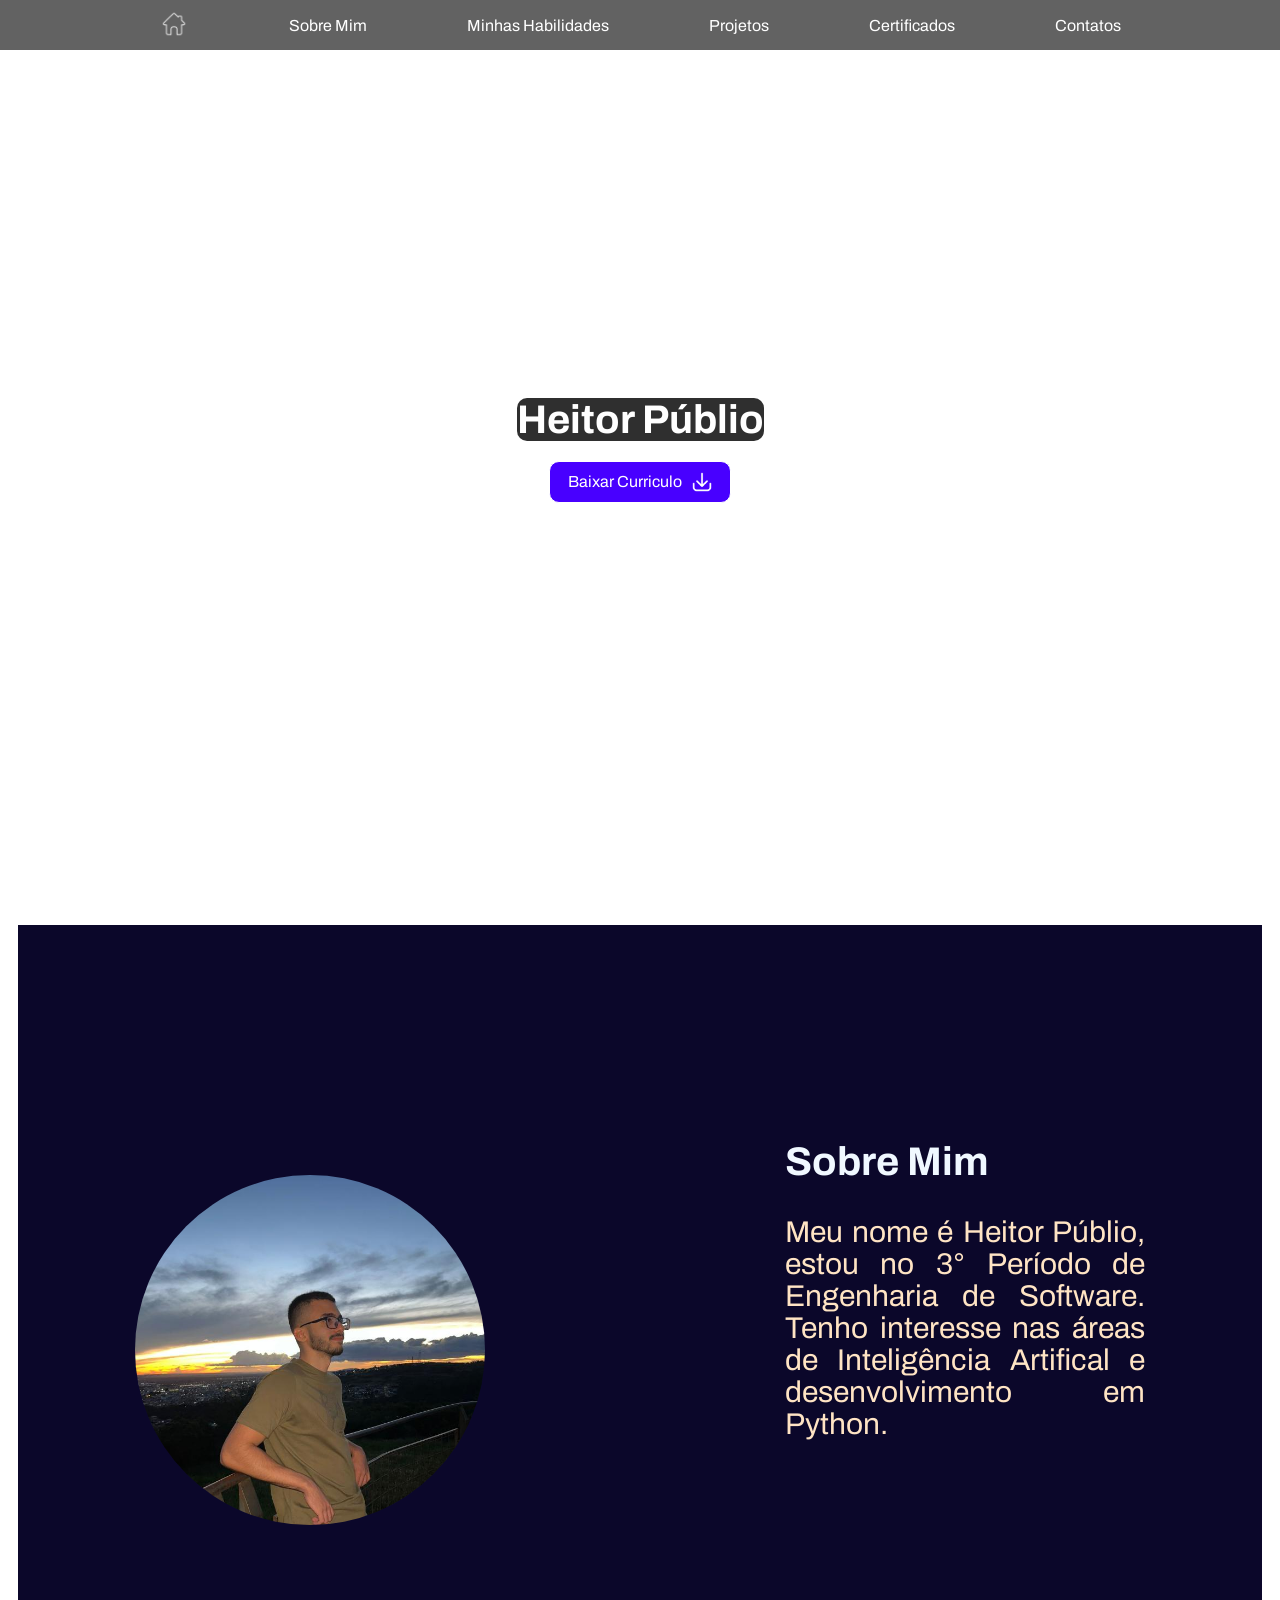
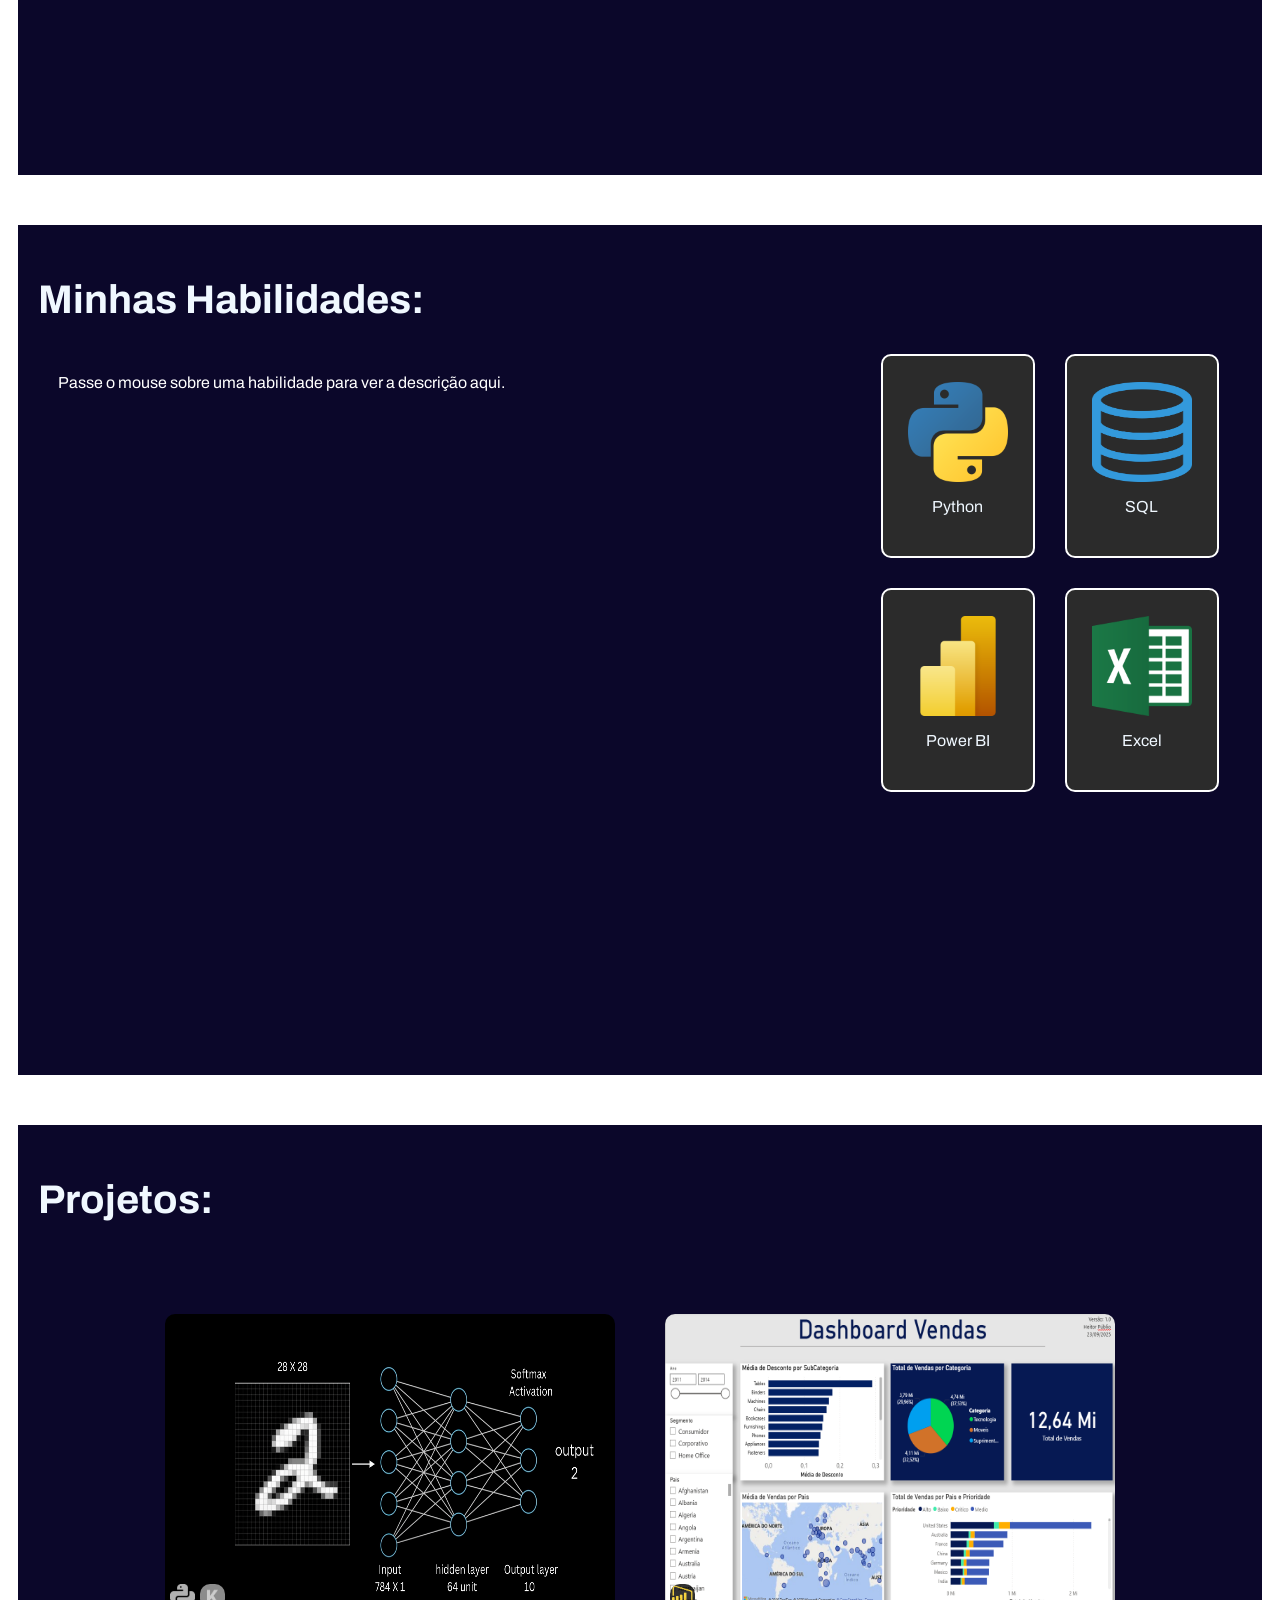
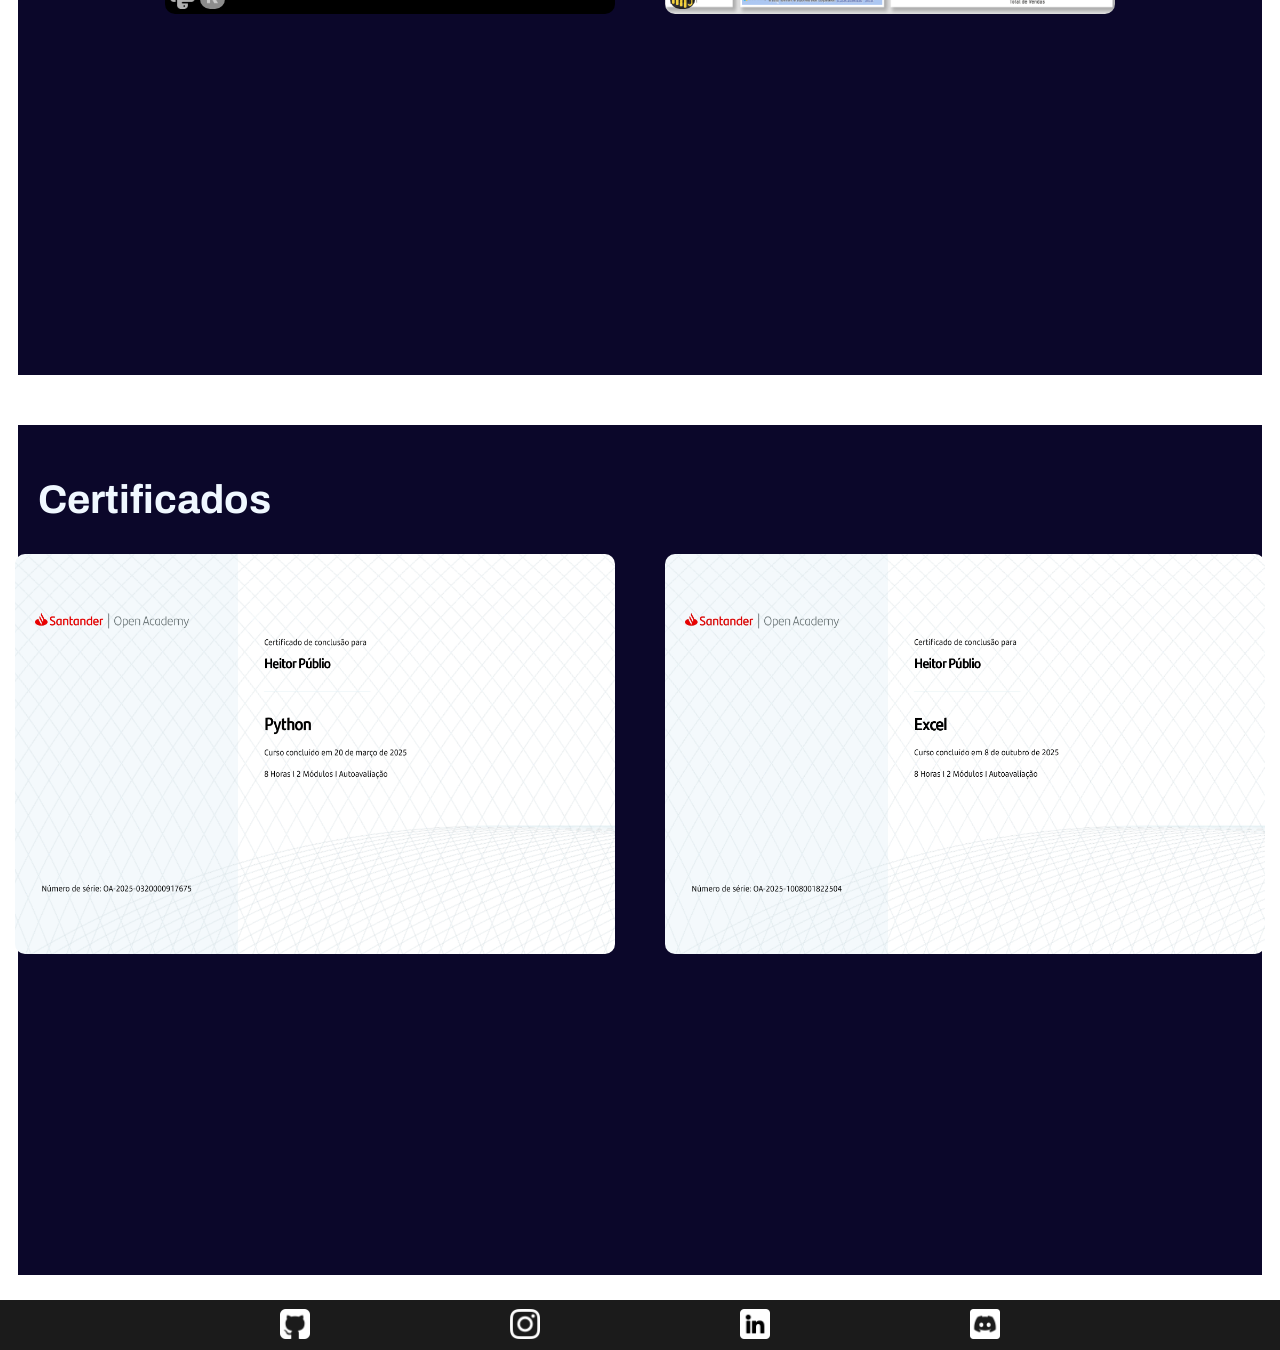
==== commit a303825d: "Update index.html" ====
--- a/index.html
+++ b/index.html
@@ -32,10 +32,10 @@
     </section>
     <section class="sobremim section-geral" id="sobremim">
       <div class="conteudo-sobremim div-geral">
-        <img src="/static/img/foto_perfil.jpg" alt="">
+        <img src="./static/img/foto_perfil.jpg" alt="">
         <div class="text-sobremim">
           <h2 class="titulo">Sobre Mim</h2>
-          <p>Meu nome é Heitor Públio, estou no 3 Período de Engenharia de Software. Tenho interesse nas áreas de Inteligência Artifical e desenvolvimento em Python.</p>
+          <p>Meu nome é Heitor Públio, estou no 3° Período de Engenharia de Software. Tenho interesse nas áreas de Inteligência Artifical e desenvolvimento em Python.</p>
         </div>
       </div>
     </section>
